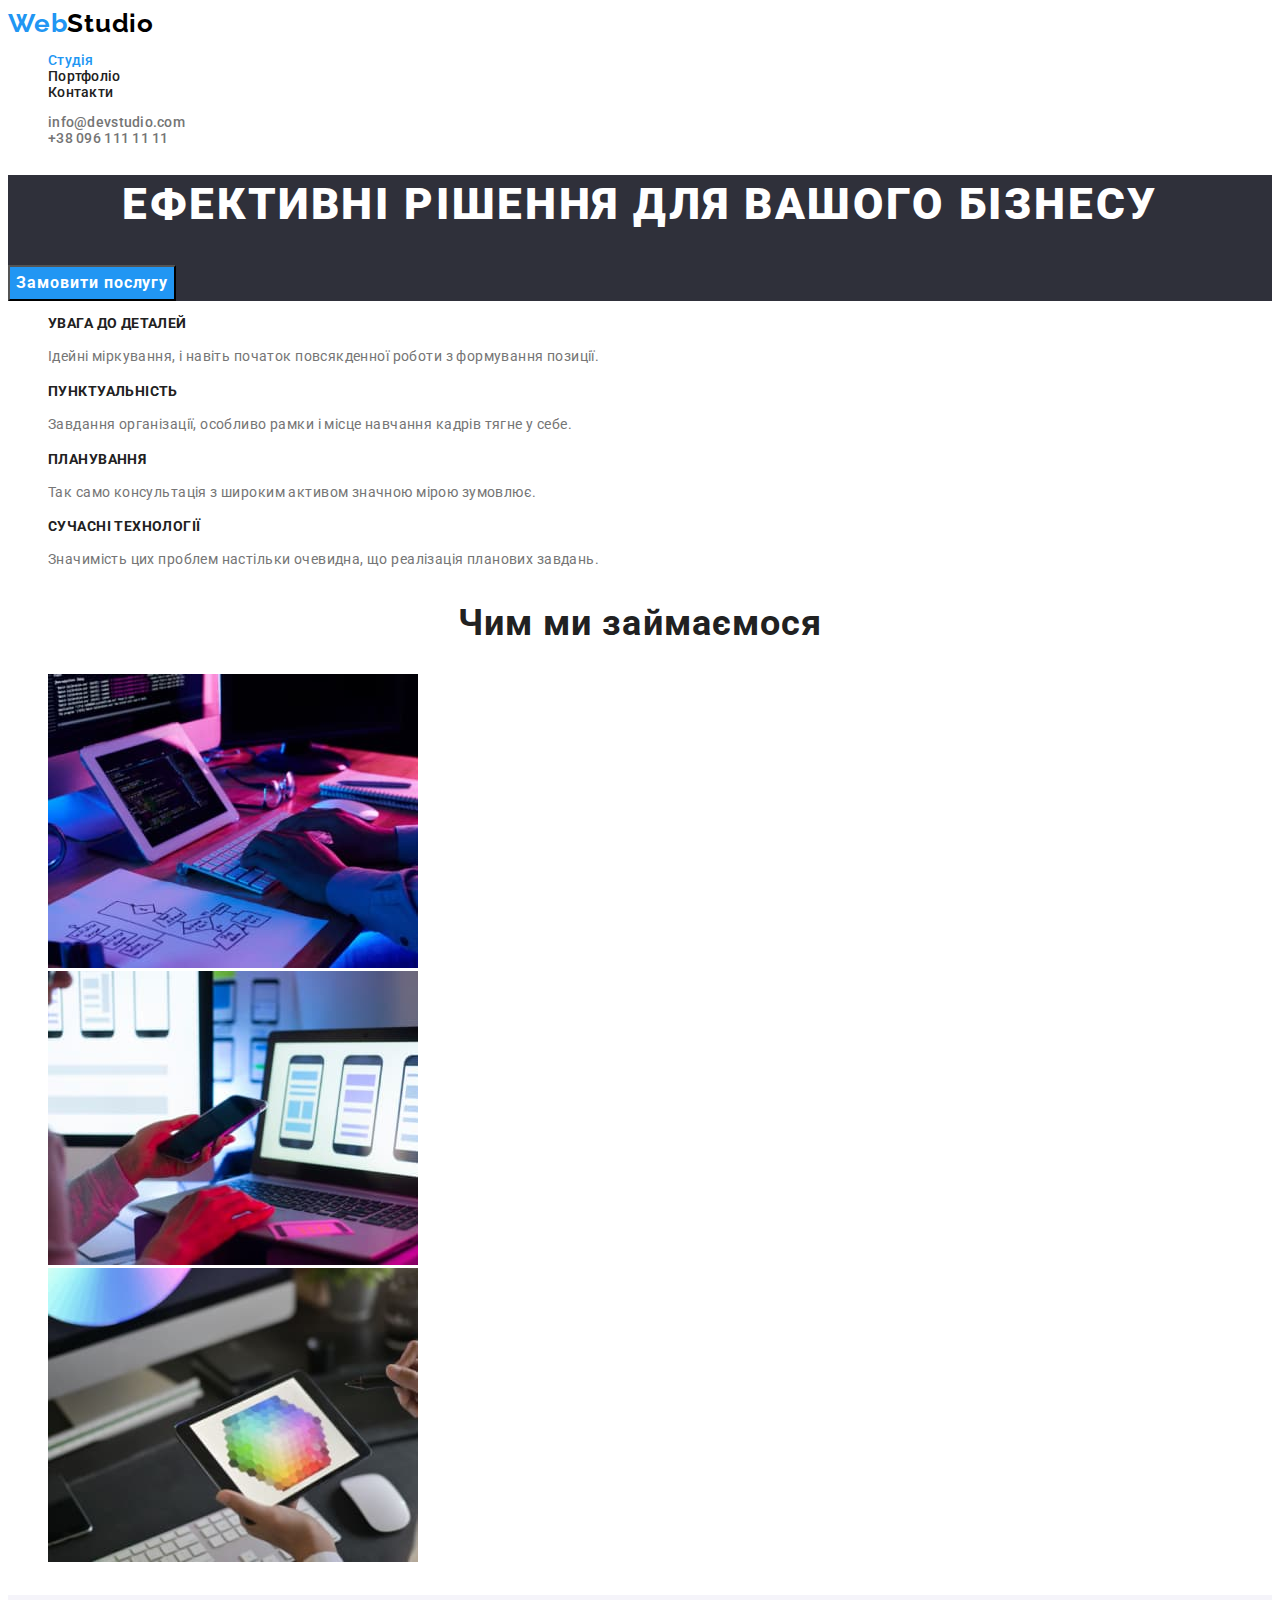
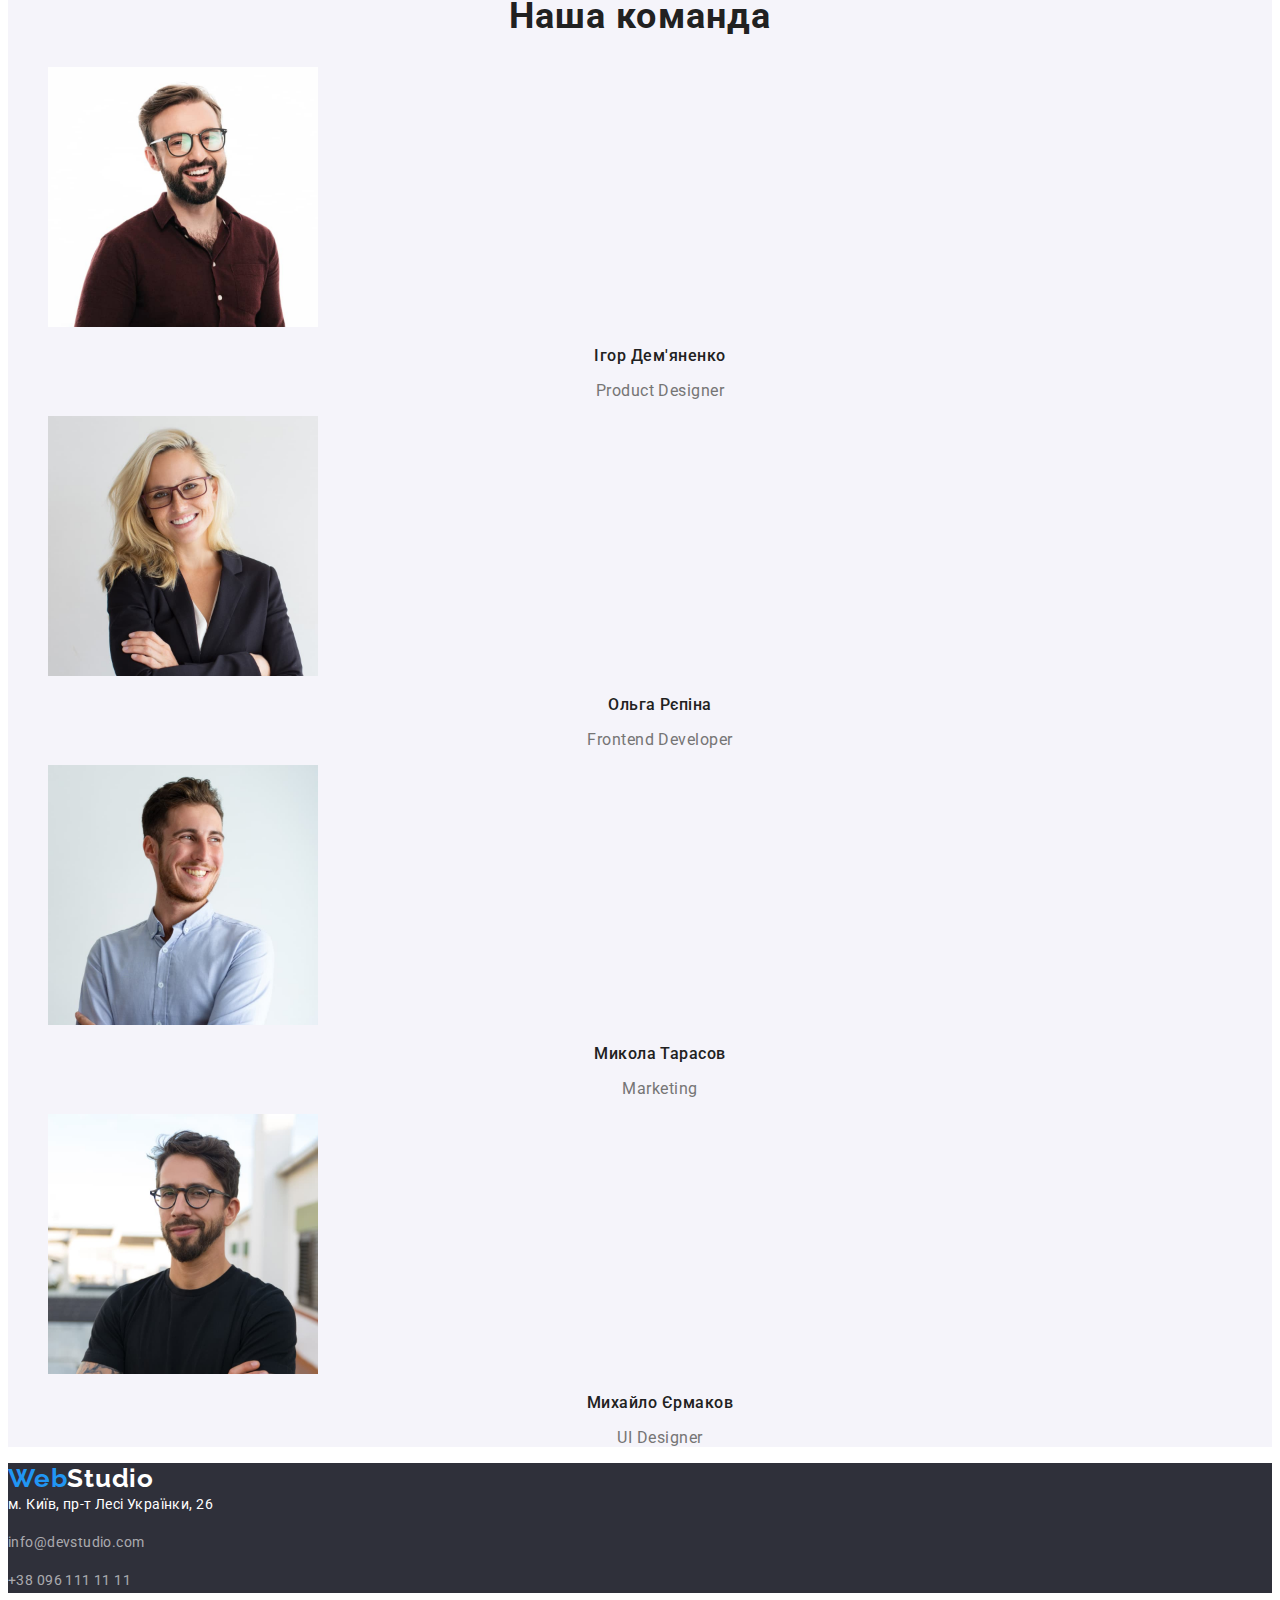
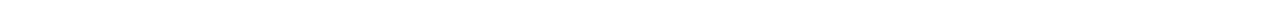
==== index.html @ d84e29d0 "Initial commit" ====
<!DOCTYPE html>
<html lang="uk">
  <head>
    <meta charset="UTF-8" />
    <meta name="viewport" content="width=device-width, initial-scale=1.0" />
    <title>WebStudio</title>
    <link rel="preconnect" href="https://fonts.googleapis.com" />
    <link rel="preconnect" href="https://fonts.gstatic.com" crossorigin />
    <link
      href="https://fonts.googleapis.com/css2?family=Raleway:wght@700&family=Roboto:wght@400;500;700;900&display=swap"
      rel="stylesheet"
    />
    <link rel="stylesheet" href="./css/styles.css" />
  </head>
  <body>
    <!-- header -->
    <header>
      <nav>
        <a href="./index.html" lang="en" class="logo"
          ><span class="accent">Web</span>Studio</a
        >
        <ul class="list site-nav">
          <li><a href="" class="link current">Студія</a></li>
          <li>
            <a href="./portfolio.html" class="link">Портфоліо</a>
          </li>
          <li><a href="" class="link">Контакти</a></li>
        </ul>
      </nav>

      <ul class="list">
        <li>
          <a href="mailto:info@devstudio.com" class="link contacts"
            >info@devstudio.com</a
          >
        </li>
        <li>
          <a href="tel:+380961111111" class="link contacts"
            >+38 096 111 11 11</a
          >
        </li>
      </ul>
    </header>

    <!-- main content -->
    <main>
      <!-- hero screen -->
      <section class="hero">
        <h1 class="hero-title">Ефективні рішення для вашого бізнесу</h1>
        <button type="button" class="button primary">Замовити послугу</button>
      </section>

      <!-- benefits -->
      <section class="section benefits">
        <h2 class="title visually-hidden">Особливості</h2>
        <ul class="list">
          <li>
            <h3 class="benefits-title">Увага до деталей</h3>
            <p class="content">
              Ідейні міркування, і навіть початок повсякденної роботи з
              формування позиції.
            </p>
          </li>
          <li>
            <h3 class="benefits-title">Пунктуальність</h3>
            <p class="content">
              Завдання організації, особливо рамки і місце навчання кадрів тягне
              у себе.
            </p>
          </li>
          <li>
            <h3 class="benefits-title">Планування</h3>
            <p class="content">
              Так само консультація з широким активом значною мірою зумовлює.
            </p>
          </li>
          <li>
            <h3 class="benefits-title">Сучасні технології</h3>
            <p class="content">
              Значимість цих проблем настільки очевидна, що реалізація планових
              завдань.
            </p>
          </li>
        </ul>
      </section>

      <!-- what we do -->

      <section class="section">
        <h2 class="title">Чим ми займаємося</h2>
        <ul class="list">
          <li>
            <img
              src="./images/img-1.jpg"
              alt="Десктопні додатки"
              width="370"
              height="294"
            />
          </li>
          <li>
            <img
              src="./images/img-2.jpg"
              alt="Мобільні додатки"
              width="370"
              height="294"
            />
          </li>
          <li>
            <img
              src="./images/img-3.jpg"
              alt="Дизайнерські рішення"
              width="370"
              height="294"
            />
          </li>
        </ul>
      </section>

      <!-- our team -->

      <section class="section our-team">
        <h2 class="title">Наша команда</h2>
        <ul class="list">
          <li>
            <img
              src="./images/product-designer.jpg"
              alt="Дизайнер продукту"
              width="270"
              height="260"
            />
            <h3 class="subtitle">Ігор Дем'яненко</h3>
            <p lang="en">Product Designer</p>
          </li>
          <li>
            <img
              src="./images/frontend-developer.jpg"
              alt="Фронтенд розробник"
              width="270"
              height="260"
            />
            <h3 class="subtitle">Ольга Рєпіна</h3>
            <p lang="en">Frontend Developer</p>
          </li>
          <li>
            <img
              src="./images/marketing.jpg"
              alt="Маркетолог"
              width="270"
              height="260"
            />
            <h3 class="subtitle">Микола Тарасов</h3>
            <p lang="en">Marketing</p>
          </li>
          <li>
            <img
              src="./images/ui-designer.jpg"
              alt="UI Дизайнер"
              width="270"
              height="260"
            />
            <h3 class="subtitle">Михайло Єрмаков</h3>
            <p lang="en">UI Designer</p>
          </li>
        </ul>
      </section>
    </main>

    <!-- footer -->
    <footer class="footer">
      <a href="./index.html" lang="en" class="logo"
        ><span class="accent">Web</span>Studio</a
      >
      <address class="address">
        <a
          href="https://maps.app.goo.gl/XvSEpXmjgRdSqmz17"
          target="_blank"
          rel="nofollow noreferrer noopener"
          class="link address-map"
          >м. Київ, пр-т Лесі Українки, 26</a
        >
        <p>
          <a href="mailto:info@devstudio.com" class="link address-link"
            >info@devstudio.com</a
          >
        </p>
        <p>
          <a href="tel:+380961111111" class="link address-link"
            >+38 096 111 11 11</a
          >
        </p>
      </address>
    </footer>
  </body>
</html>
---- css/styles.css ----
:root {
  --accent-color: #2196f3;
  --primary-black-color: #000000;
  --primary-white-color: #ffffff;
  --primary-text-color: #757575;
  --secondary-text-color: #212121;
  --inverse-light-text-color: rgba(255, 255, 255, 0.6);
  --lightest-gray-color: #f5f4fa;
  --gray-color: #afb1b8;
}

/* main styles */
body {
  font-family: "Roboto", sans-serif;
  font-size: 14px;
  background-color: var(--primary-white-color);
  color: var(--primary-text-color);
}
.list {
  list-style: none;
}

.link {
  text-decoration: none;
  color: var(--primary-text-color);
}

.address {
  font-style: normal;
}

.visually-hidden {
  position: absolute;
  width: 1px;
  height: 1px;
  margin: -1px;
  border: 0;
  padding: 0;

  white-space: nowrap;
  clip-path: inset(100%);
  clip: rect(0 0 0 0);
  overflow: hidden;
}

/* buttons */
.button {
  cursor: pointer;
  font-family: inherit;
  color: var(--primary-white-color);
  text-align: center;
}

.button.primary {
  font-weight: 700;
  font-size: 16px;
  line-height: 1.87;
  letter-spacing: 0.06em;
  background-color: #2196f3;
}

/* header */
/* logo */
.logo {
  font-family: "Raleway", sans-serif;
  font-weight: 700;
  font-size: 26px;
  letter-spacing: 0.03em;
  text-decoration: none;
  color: var(--primary-black-color);
}
.logo .accent {
  color: var(--accent-color);
}

/* navigation */
.site-nav .link {
  font-weight: 500;
  letter-spacing: 0.02em;
  color: var(--secondary-text-color);
}
.site-nav .link:hover,
.site-nav .link:focus {
  color: var(--accent-color);
}

.link.current {
  color: var(--accent-color);
}
/* contacts */
.contacts {
  font-weight: 500;
  letter-spacing: 0.02em;
}
.contacts:hover,
.contacts:focus {
  color: var(--accent-color);
}

/* hero */
.hero {
  background: #2f303a;
}

.hero-title {
  font-weight: 900;
  font-size: 44px;
  line-height: 1.36;
  letter-spacing: 0.06em;
  text-transform: uppercase;
  text-align: center;
  color: var(--primary-white-color);
}

/* sections */
.section .title {
  color: var(--secondary-text-color);
  font-size: 36px;
  letter-spacing: 0.03em;
  text-align: center;
}

/* benefits */

.benefits-title {
  font-size: 14px;
  letter-spacing: 0.03em;
  text-transform: uppercase;
  color: var(--secondary-text-color);
}

.benefits .content {
  line-height: 1.71;
  letter-spacing: 0.03em;
}

/* our team */
.our-team {
  background: var(--lightest-gray-color);
}

.our-team .subtitle {
  font-weight: 500;
  font-size: 16px;
  letter-spacing: 0.03em;
  text-align: center;
  color: var(--secondary-text-color);
}

.our-team p {
  font-size: 16px;
  letter-spacing: 0.03em;
  text-align: center;
}

/* footer */
.footer {
  background: #2f303a;
}

.footer .logo {
  color: var(--primary-white-color);
}
.address {
  line-height: 1.71;
  letter-spacing: 0.03em;
}

.address-map {
  color: var(--primary-white-color);
}

.address .link:hover,
.address .link:focus {
  color: var(--accent-color);
}

.address-link {
  letter-spacing: 0.03em;
  color: var(--inverse-light-text-color);
}

/* portfolio styles */

.portfolio-button {
  font-weight: 500;
  font-size: 16px;
  line-height: 1.62;
  letter-spacing: 0.03em;
  color: var(--secondary-text-color);
  background-color: var(--lightest-gray-color);
}

.portfolio-button:hover,
.portfolio-button:focus {
  background-color: var(--accent-color);
  color: var(--primary-white-color);
}

.portfolio-button.accent {
  background-color: var(--accent-color);
  color: var(--primary-white-color);
}

.portfolio-title {
  font-size: 18px;
  line-height: 2;
  letter-spacing: 0.06em;
  color: var(--secondary-text-color);
}

.portfolio-subtitle {
  font-size: 16px;
  line-height: 1.87;
  letter-spacing: 0.03em;
}
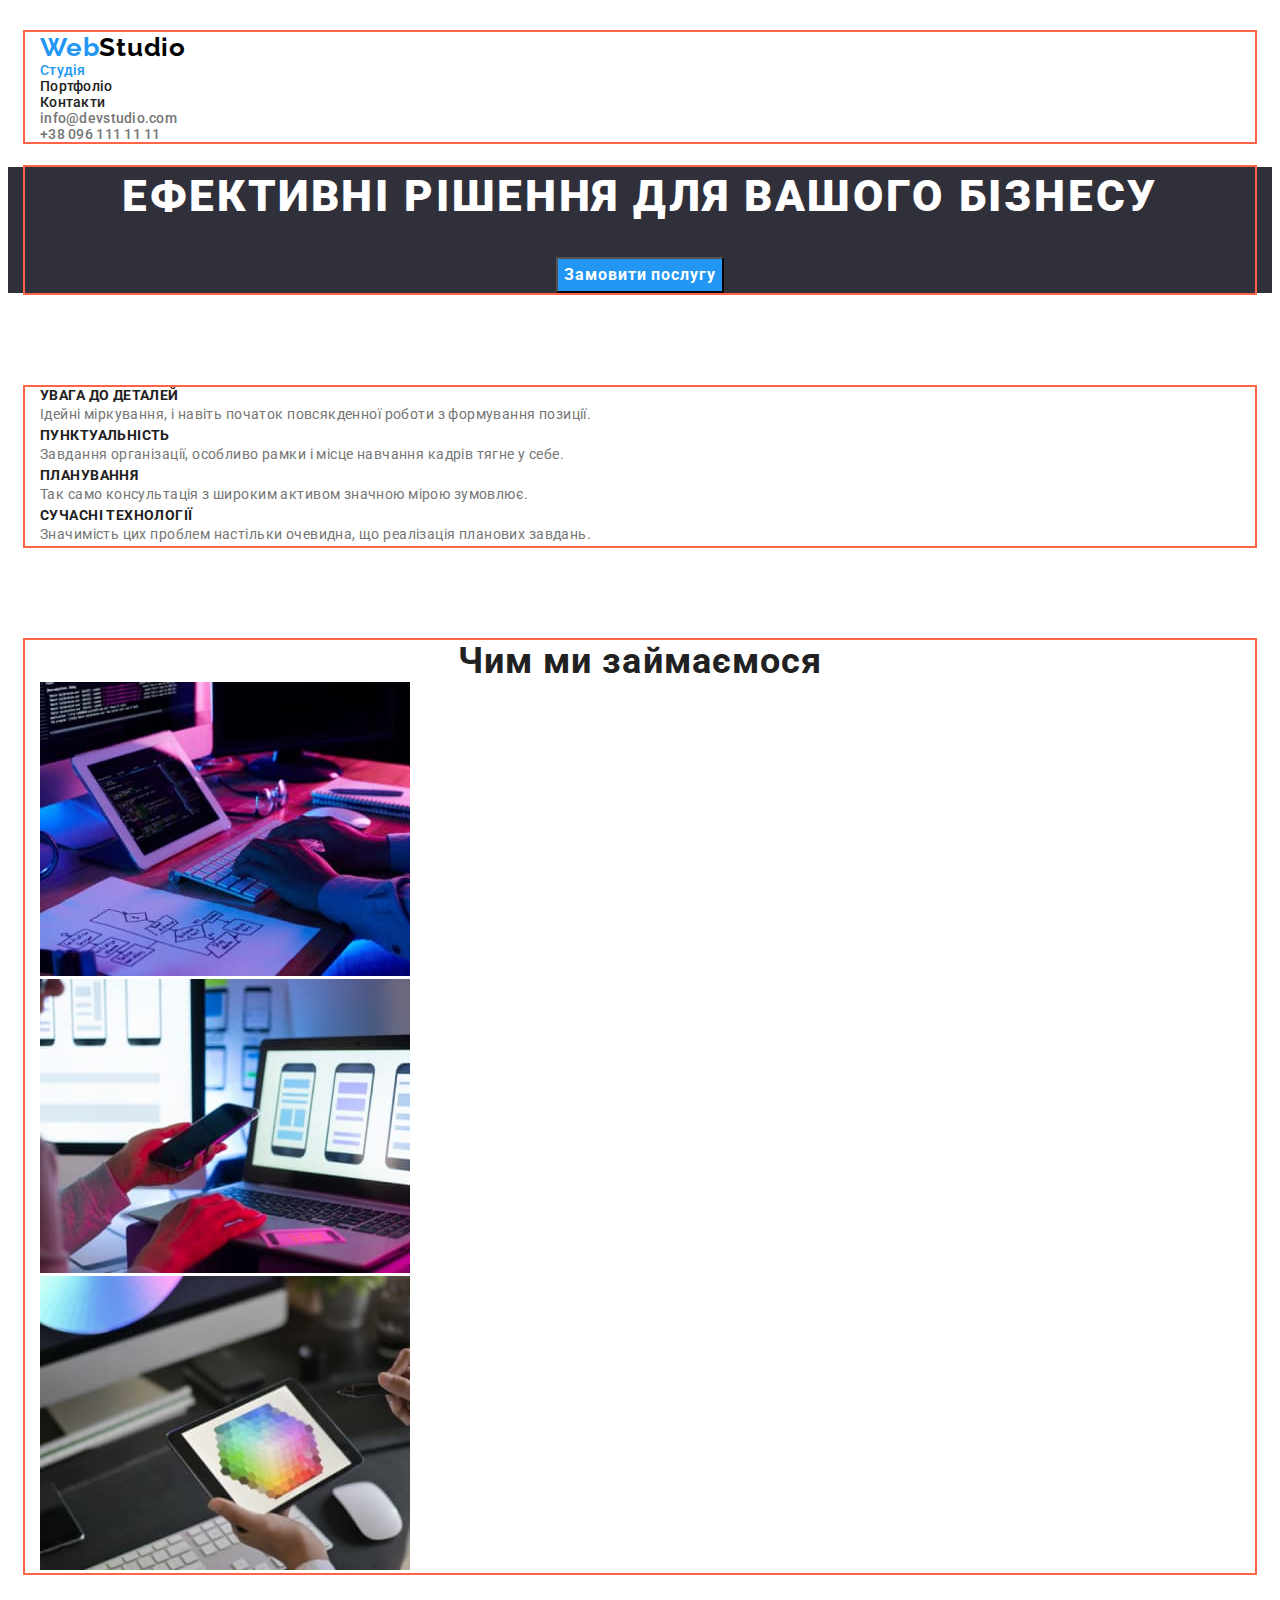
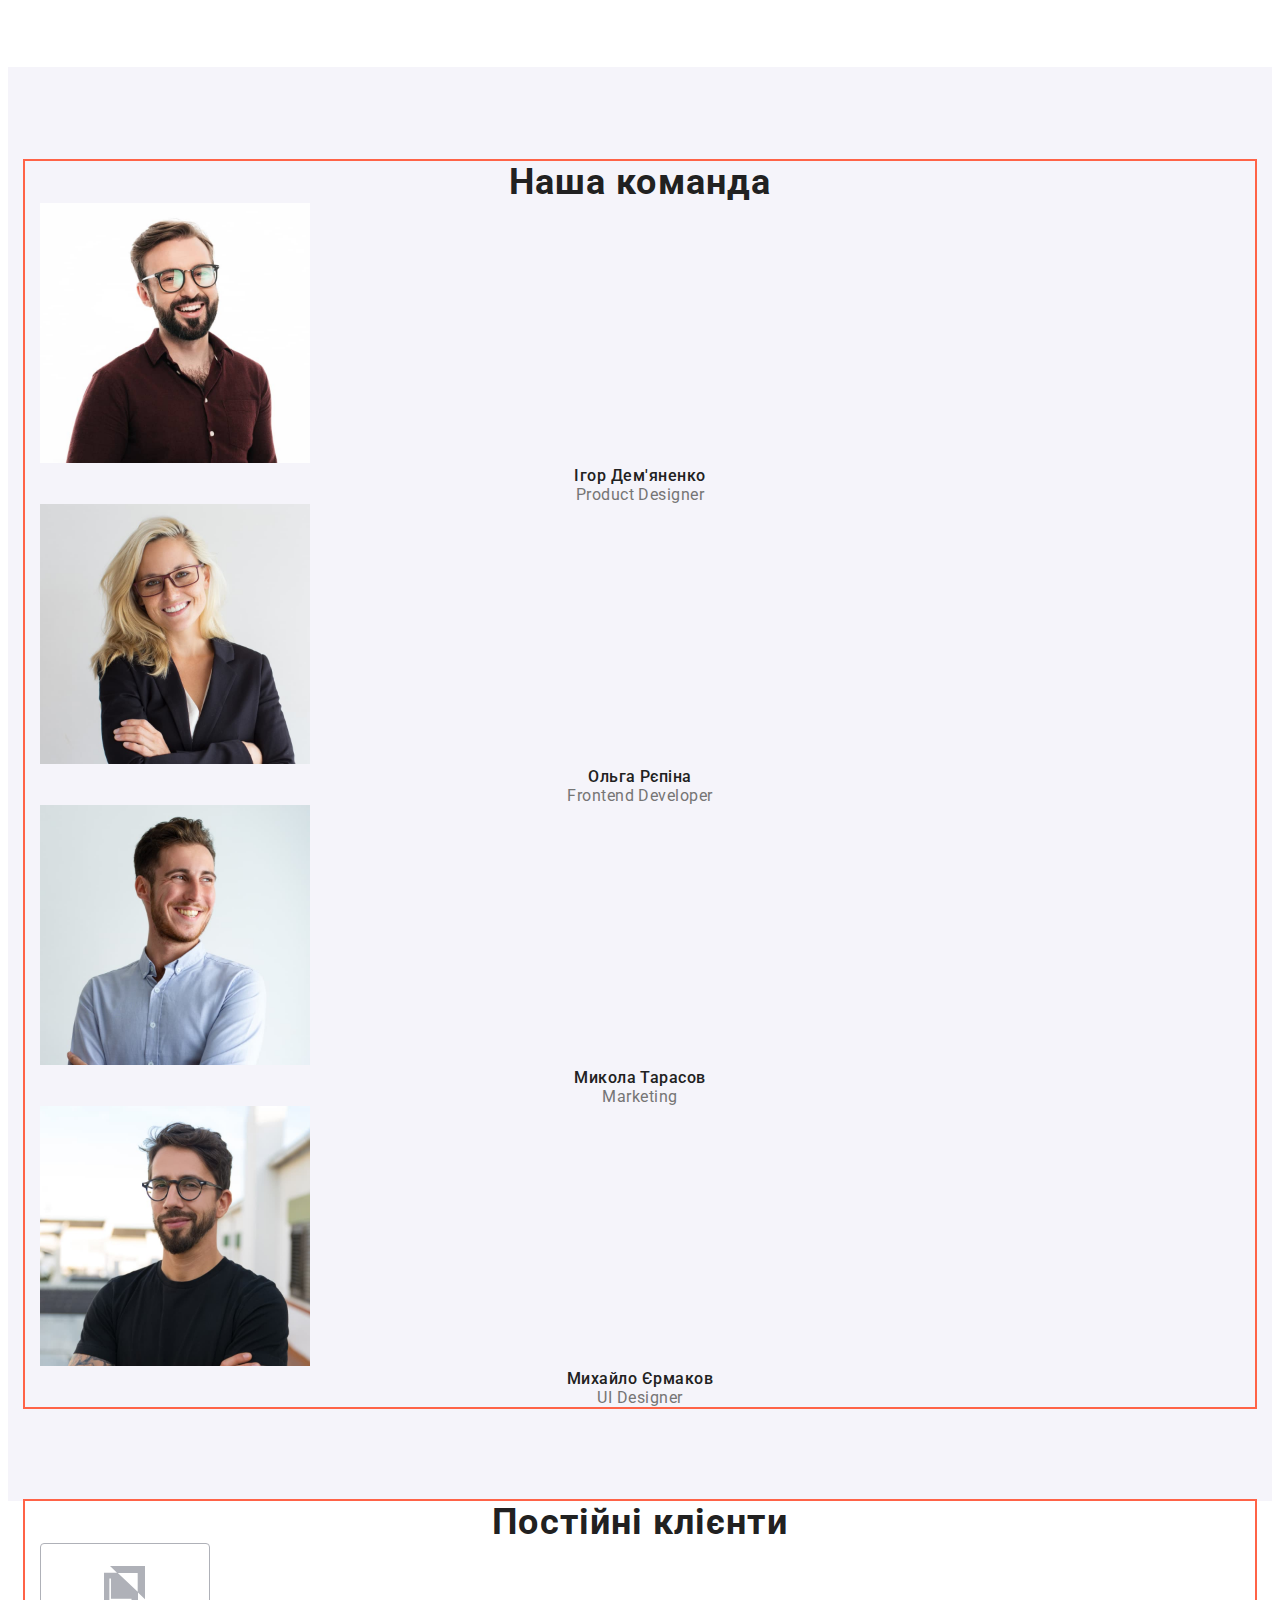
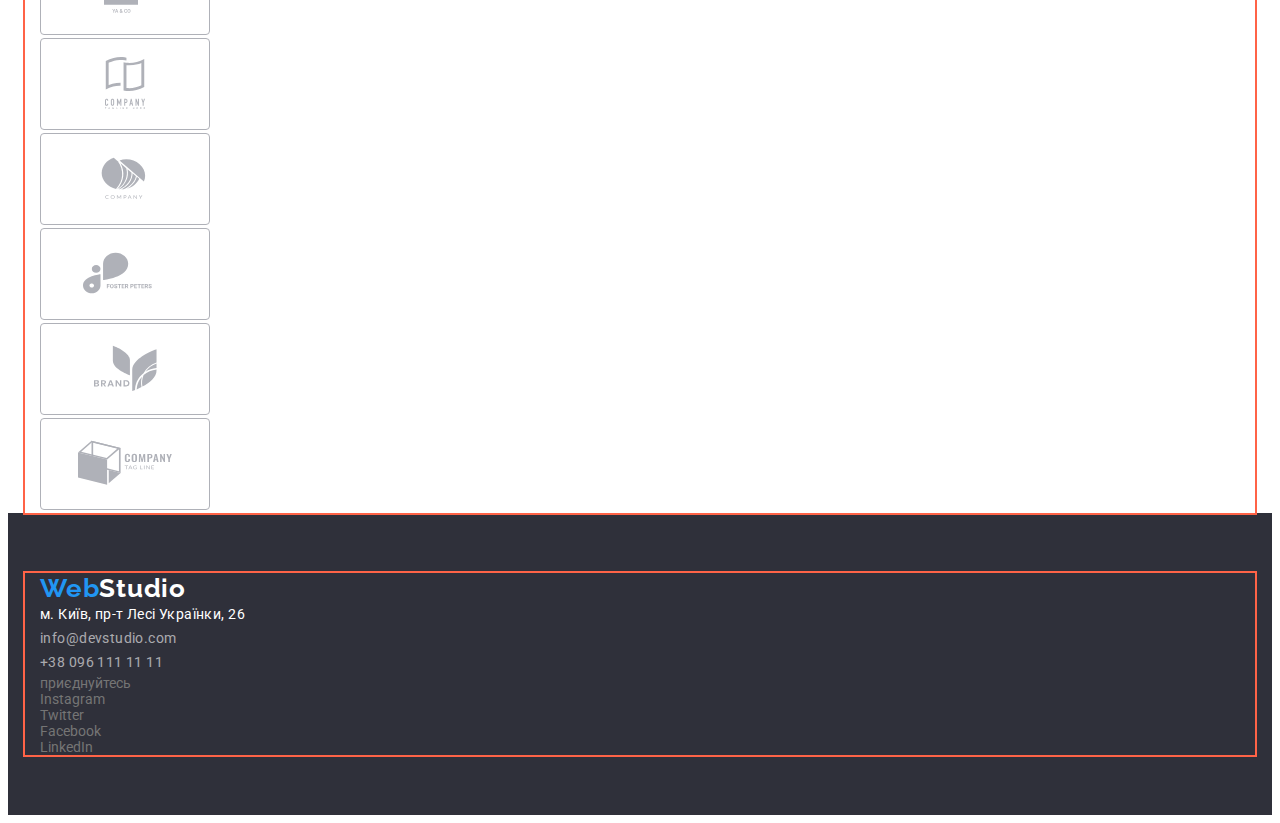
==== commit b3fef58b: "add paddings and margins" ====
--- a/index.html
+++ b/index.html
@@ -10,185 +10,227 @@
       href="https://fonts.googleapis.com/css2?family=Raleway:wght@700&family=Roboto:wght@400;500;700;900&display=swap"
       rel="stylesheet"
     />
+    <link
+      rel="stylesheet"
+      href="https://cdnjs.cloudflare.com/ajax/libs/modern-normalize/2.0.0/modern-normalize.min.css"
+      integrity="sha512-4xo8blKMVCiXpTaLzQSLSw3KFOVPWhm/TRtuPVc4WG6kUgjH6J03IBuG7JZPkcWMxJ5huwaBpOpnwYElP/m6wg=="
+      crossorigin="anonymous"
+      referrerpolicy="no-referrer"
+    />
     <link rel="stylesheet" href="./css/styles.css" />
   </head>
   <body>
     <!-- header -->
-    <header>
-      <nav>
-        <a href="./index.html" lang="en" class="logo"
-          ><span class="accent">Web</span>Studio</a
-        >
-        <ul class="list site-nav">
-          <li><a href="" class="link current">Студія</a></li>
+    <header class="header">
+      <div class="container">
+        <nav>
+          <a class="logo" href="./index.html" lang="en"
+            ><span class="accent">Web</span>Studio</a
+          >
+          <ul class="site-nav">
+            <li><a href="" class="link current">Студія</a></li>
+            <li>
+              <a href="./portfolio.html" class="link">Портфоліо</a>
+            </li>
+            <li><a href="" class="link">Контакти</a></li>
+          </ul>
+        </nav>
+
+        <ul>
           <li>
-            <a href="./portfolio.html" class="link">Портфоліо</a>
+            <a href="mailto:info@devstudio.com" class="link contacts"
+              >info@devstudio.com</a
+            >
           </li>
-          <li><a href="" class="link">Контакти</a></li>
+          <li>
+            <a href="tel:+380961111111" class="link contacts"
+              >+38 096 111 11 11</a
+            >
+          </li>
         </ul>
-      </nav>
-
-      <ul class="list">
-        <li>
-          <a href="mailto:info@devstudio.com" class="link contacts"
-            >info@devstudio.com</a
-          >
-        </li>
-        <li>
-          <a href="tel:+380961111111" class="link contacts"
-            >+38 096 111 11 11</a
-          >
-        </li>
-      </ul>
+      </div>
     </header>
 
     <!-- main content -->
     <main>
       <!-- hero screen -->
       <section class="hero">
-        <h1 class="hero-title">Ефективні рішення для вашого бізнесу</h1>
-        <button type="button" class="button primary">Замовити послугу</button>
+        <div class="container">
+          <h1 class="hero-title">Ефективні рішення для вашого бізнесу</h1>
+          <button type="button" class="button primary">Замовити послугу</button>
+        </div>
       </section>
 
       <!-- benefits -->
       <section class="section benefits">
         <h2 class="title visually-hidden">Особливості</h2>
-        <ul class="list">
-          <li>
-            <h3 class="benefits-title">Увага до деталей</h3>
-            <p class="content">
-              Ідейні міркування, і навіть початок повсякденної роботи з
-              формування позиції.
-            </p>
-          </li>
-          <li>
-            <h3 class="benefits-title">Пунктуальність</h3>
-            <p class="content">
-              Завдання організації, особливо рамки і місце навчання кадрів тягне
-              у себе.
-            </p>
-          </li>
-          <li>
-            <h3 class="benefits-title">Планування</h3>
-            <p class="content">
-              Так само консультація з широким активом значною мірою зумовлює.
-            </p>
-          </li>
-          <li>
-            <h3 class="benefits-title">Сучасні технології</h3>
-            <p class="content">
-              Значимість цих проблем настільки очевидна, що реалізація планових
-              завдань.
-            </p>
-          </li>
-        </ul>
+        <div class="container">
+          <ul>
+            <li>
+              <h3 class="benefits-title">Увага до деталей</h3>
+              <p class="content">
+                Ідейні міркування, і навіть початок повсякденної роботи з
+                формування позиції.
+              </p>
+            </li>
+            <li>
+              <h3 class="benefits-title">Пунктуальність</h3>
+              <p class="content">
+                Завдання організації, особливо рамки і місце навчання кадрів
+                тягне у себе.
+              </p>
+            </li>
+            <li>
+              <h3 class="benefits-title">Планування</h3>
+              <p class="content">
+                Так само консультація з широким активом значною мірою зумовлює.
+              </p>
+            </li>
+            <li>
+              <h3 class="benefits-title">Сучасні технології</h3>
+              <p class="content">
+                Значимість цих проблем настільки очевидна, що реалізація
+                планових завдань.
+              </p>
+            </li>
+          </ul>
+        </div>
       </section>
 
       <!-- what we do -->
 
+      <section class="section works">
+        <div class="container">
+          <h2 class="title">Чим ми займаємося</h2>
+          <ul>
+            <li>
+              <img
+                src="./images/img-1.jpg"
+                alt="Десктопні додатки"
+                width="370"
+                height="294"
+              />
+            </li>
+            <li>
+              <img
+                src="./images/img-2.jpg"
+                alt="Мобільні додатки"
+                width="370"
+                height="294"
+              />
+            </li>
+            <li>
+              <img
+                src="./images/img-3.jpg"
+                alt="Дизайнерські рішення"
+                width="370"
+                height="294"
+              />
+            </li>
+          </ul>
+        </div>
+      </section>
+
+      <!-- our team -->
+
+      <section class="section our-team">
+        <div class="container">
+          <h2 class="title">Наша команда</h2>
+          <ul>
+            <li>
+              <img
+                src="./images/product-designer.jpg"
+                alt="Дизайнер продукту"
+                width="270"
+                height="260"
+              />
+              <h3 class="subtitle">Ігор Дем'яненко</h3>
+              <p lang="en">Product Designer</p>
+            </li>
+            <li>
+              <img
+                src="./images/frontend-developer.jpg"
+                alt="Фронтенд розробник"
+                width="270"
+                height="260"
+              />
+              <h3 class="subtitle">Ольга Рєпіна</h3>
+              <p lang="en">Frontend Developer</p>
+            </li>
+            <li>
+              <img
+                src="./images/marketing.jpg"
+                alt="Маркетолог"
+                width="270"
+                height="260"
+              />
+              <h3 class="subtitle">Микола Тарасов</h3>
+              <p lang="en">Marketing</p>
+            </li>
+            <li>
+              <img
+                src="./images/ui-designer.jpg"
+                alt="UI Дизайнер"
+                width="270"
+                height="260"
+              />
+              <h3 class="subtitle">Михайло Єрмаков</h3>
+              <p lang="en">UI Designer</p>
+            </li>
+          </ul>
+        </div>
+      </section>
+
+      <!-- clients -->
       <section class="section">
-        <h2 class="title">Чим ми займаємося</h2>
-        <ul class="list">
-          <li>
-            <img
-              src="./images/img-1.jpg"
-              alt="Десктопні додатки"
-              width="370"
-              height="294"
-            />
-          </li>
-          <li>
-            <img
-              src="./images/img-2.jpg"
-              alt="Мобільні додатки"
-              width="370"
-              height="294"
-            />
-          </li>
-          <li>
-            <img
-              src="./images/img-3.jpg"
-              alt="Дизайнерські рішення"
-              width="370"
-              height="294"
-            />
-          </li>
-        </ul>
-      </section>
-
-      <!-- our team -->
-
-      <section class="section our-team">
-        <h2 class="title">Наша команда</h2>
-        <ul class="list">
-          <li>
-            <img
-              src="./images/product-designer.jpg"
-              alt="Дизайнер продукту"
-              width="270"
-              height="260"
-            />
-            <h3 class="subtitle">Ігор Дем'яненко</h3>
-            <p lang="en">Product Designer</p>
-          </li>
-          <li>
-            <img
-              src="./images/frontend-developer.jpg"
-              alt="Фронтенд розробник"
-              width="270"
-              height="260"
-            />
-            <h3 class="subtitle">Ольга Рєпіна</h3>
-            <p lang="en">Frontend Developer</p>
-          </li>
-          <li>
-            <img
-              src="./images/marketing.jpg"
-              alt="Маркетолог"
-              width="270"
-              height="260"
-            />
-            <h3 class="subtitle">Микола Тарасов</h3>
-            <p lang="en">Marketing</p>
-          </li>
-          <li>
-            <img
-              src="./images/ui-designer.jpg"
-              alt="UI Дизайнер"
-              width="270"
-              height="260"
-            />
-            <h3 class="subtitle">Михайло Єрмаков</h3>
-            <p lang="en">UI Designer</p>
-          </li>
-        </ul>
+        <div class="container">
+          <h2 class="title">Постійні клієнти</h2>
+          <ul>
+            <li class="clients-item"><img src="./images/client-1.svg"></=></li>
+            <li class="clients-item"><img src="./images/client-2.svg"></=></li>
+            <li class="clients-item"><img src="./images/client-3.svg"></=></li>
+            <li class="clients-item"><img src="./images/client-4.svg"></=></li>
+            <li class="clients-item"><img src="./images/client-5.svg"></=></li>
+            <li class="clients-item"><img src="./images/client-6.svg"></=></li>
+          </ul>
+        </div>
       </section>
     </main>
 
     <!-- footer -->
     <footer class="footer">
-      <a href="./index.html" lang="en" class="logo"
-        ><span class="accent">Web</span>Studio</a
-      >
-      <address class="address">
-        <a
-          href="https://maps.app.goo.gl/XvSEpXmjgRdSqmz17"
-          target="_blank"
-          rel="nofollow noreferrer noopener"
-          class="link address-map"
-          >м. Київ, пр-т Лесі Українки, 26</a
+      <div class="container">
+        <a href="./index.html" lang="en" class="logo"
+          ><span class="accent">Web</span>Studio</a
         >
-        <p>
-          <a href="mailto:info@devstudio.com" class="link address-link"
-            >info@devstudio.com</a
+        <address class="address">
+          <a
+            href="https://maps.app.goo.gl/XvSEpXmjgRdSqmz17"
+            target="_blank"
+            rel="nofollow noreferrer noopener"
+            class="link address-map"
+            >м. Київ, пр-т Лесі Українки, 26</a
           >
-        </p>
-        <p>
-          <a href="tel:+380961111111" class="link address-link"
-            >+38 096 111 11 11</a
-          >
-        </p>
-      </address>
+          <p>
+            <a href="mailto:info@devstudio.com" class="link address-link"
+              >info@devstudio.com</a
+            >
+          </p>
+          <p>
+            <a href="tel:+380961111111" class="link address-link"
+              >+38 096 111 11 11</a
+            >
+          </p>
+        </address>
+
+        <p>приєднуйтесь</p>
+        <ul>
+          <li>Instagram</li>
+          <li>Twitter</li>
+          <li>Facebook</li>
+          <li>LinkedIn</li>
+        </ul>
+      </div>
     </footer>
   </body>
 </html>
--- a/css/styles.css
+++ b/css/styles.css
@@ -16,13 +16,34 @@
   background-color: var(--primary-white-color);
   color: var(--primary-text-color);
 }
-.list {
+
+h1,
+h2,
+h3,
+h4,
+h5,
+h6,
+p {
+  margin: 0;
+}
+
+ul {
+  padding: 0;
+  margin: 0;
   list-style: none;
 }
 
 .link {
   text-decoration: none;
   color: var(--primary-text-color);
+}
+
+.container {
+  width: 1200px;
+  margin: 0 auto;
+  padding-left: 15px;
+  padding-right: 15px;
+  outline: 2px solid tomato;
 }
 
 .address {
@@ -60,13 +81,22 @@
 }
 
 /* header */
+.header {
+  padding-top: 24px;
+  padding-bottom: 25px;
+  /* background-color: teal; */
+}
+
 /* logo */
 .logo {
+  margin-right: 93px;
+
   font-family: "Raleway", sans-serif;
   font-weight: 700;
   font-size: 26px;
   letter-spacing: 0.03em;
   text-decoration: none;
+
   color: var(--primary-black-color);
 }
 .logo .accent {
@@ -99,10 +129,13 @@
 
 /* hero */
 .hero {
+  text-align: center;
   background: #2f303a;
 }
 
 .hero-title {
+  margin-bottom: 30px;
+
   font-weight: 900;
   font-size: 44px;
   line-height: 1.36;
@@ -121,6 +154,10 @@
 }
 
 /* benefits */
+.section.benefits {
+  padding-top: 94px;
+  padding-bottom: 94px;
+}
 
 .benefits-title {
   font-size: 14px;
@@ -134,8 +171,15 @@
   letter-spacing: 0.03em;
 }
 
+/* what we do */
+.works {
+  padding-bottom: 94px;
+}
+
 /* our team */
 .our-team {
+  padding-top: 94px;
+  padding-bottom: 94px;
   background: var(--lightest-gray-color);
 }
 
@@ -155,6 +199,8 @@
 
 /* footer */
 .footer {
+  padding-top: 60px;
+  padding-bottom: 60px;
   background: #2f303a;
 }
 
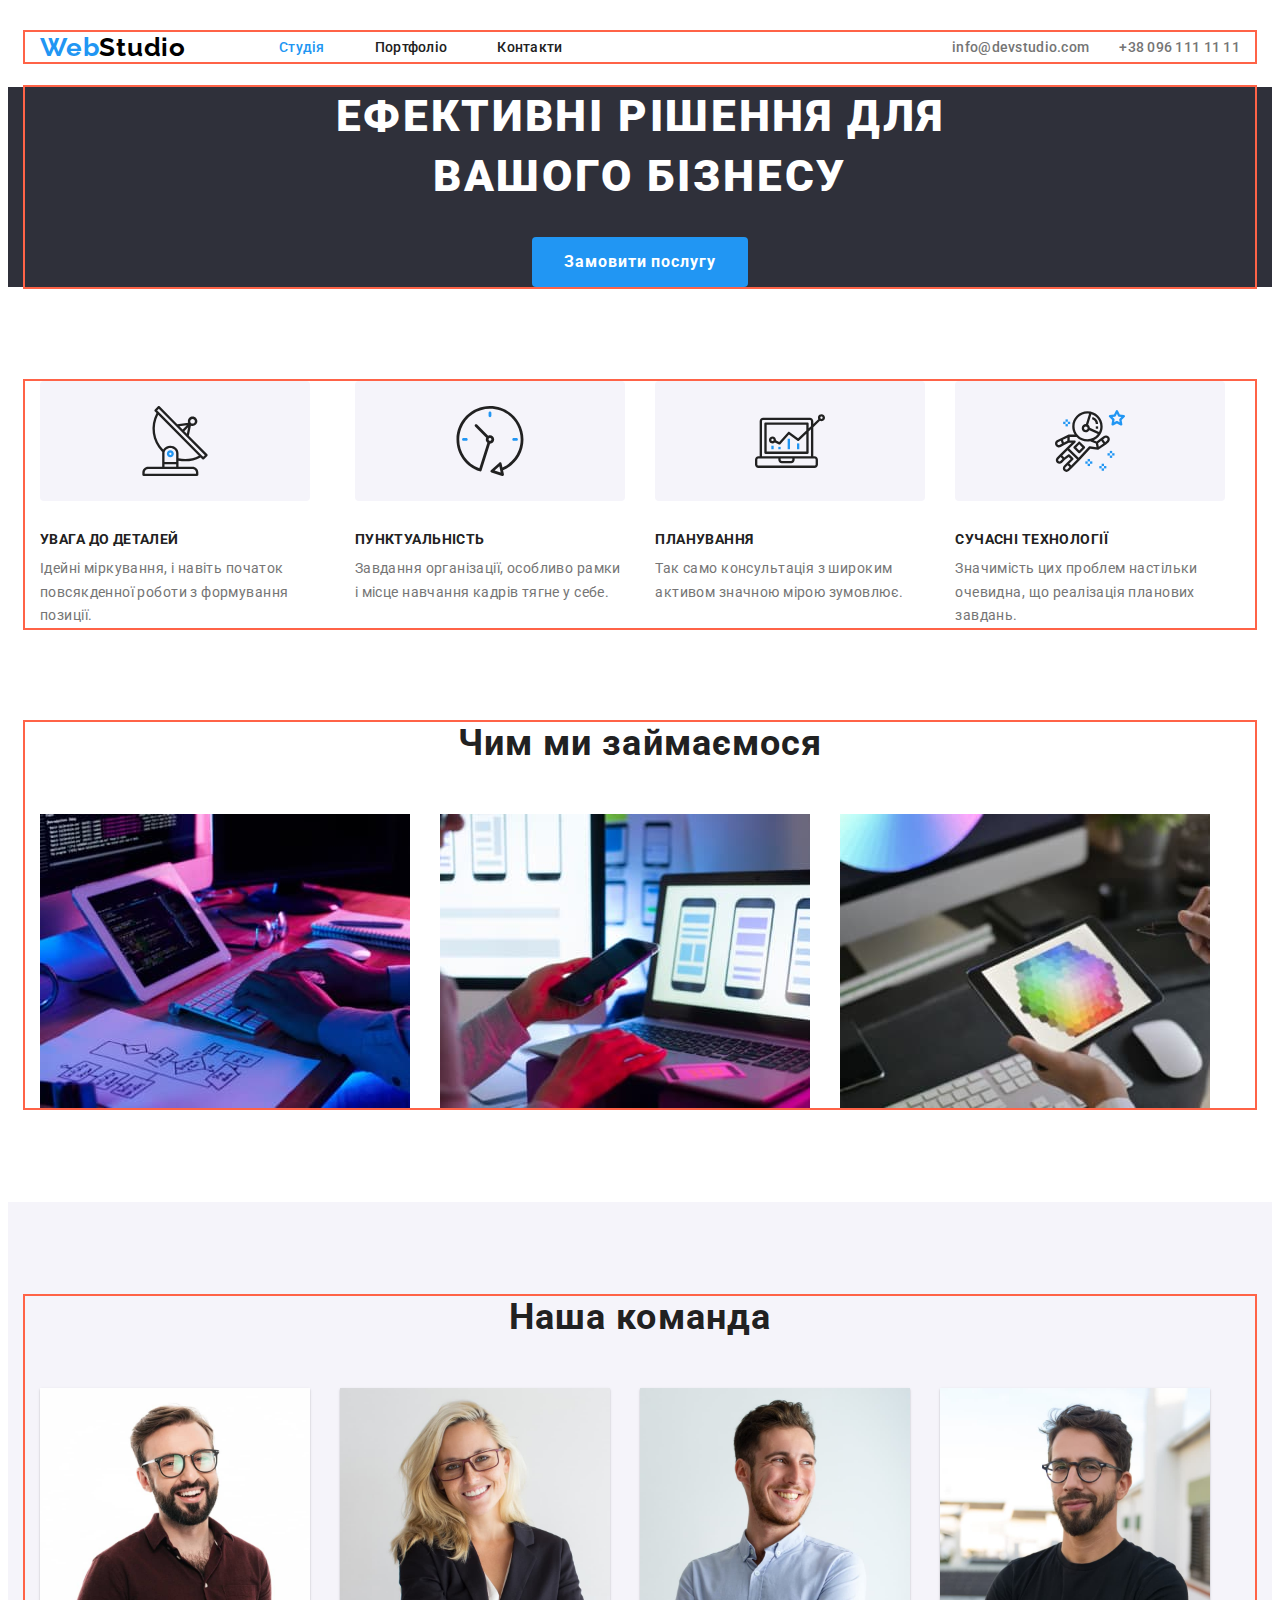
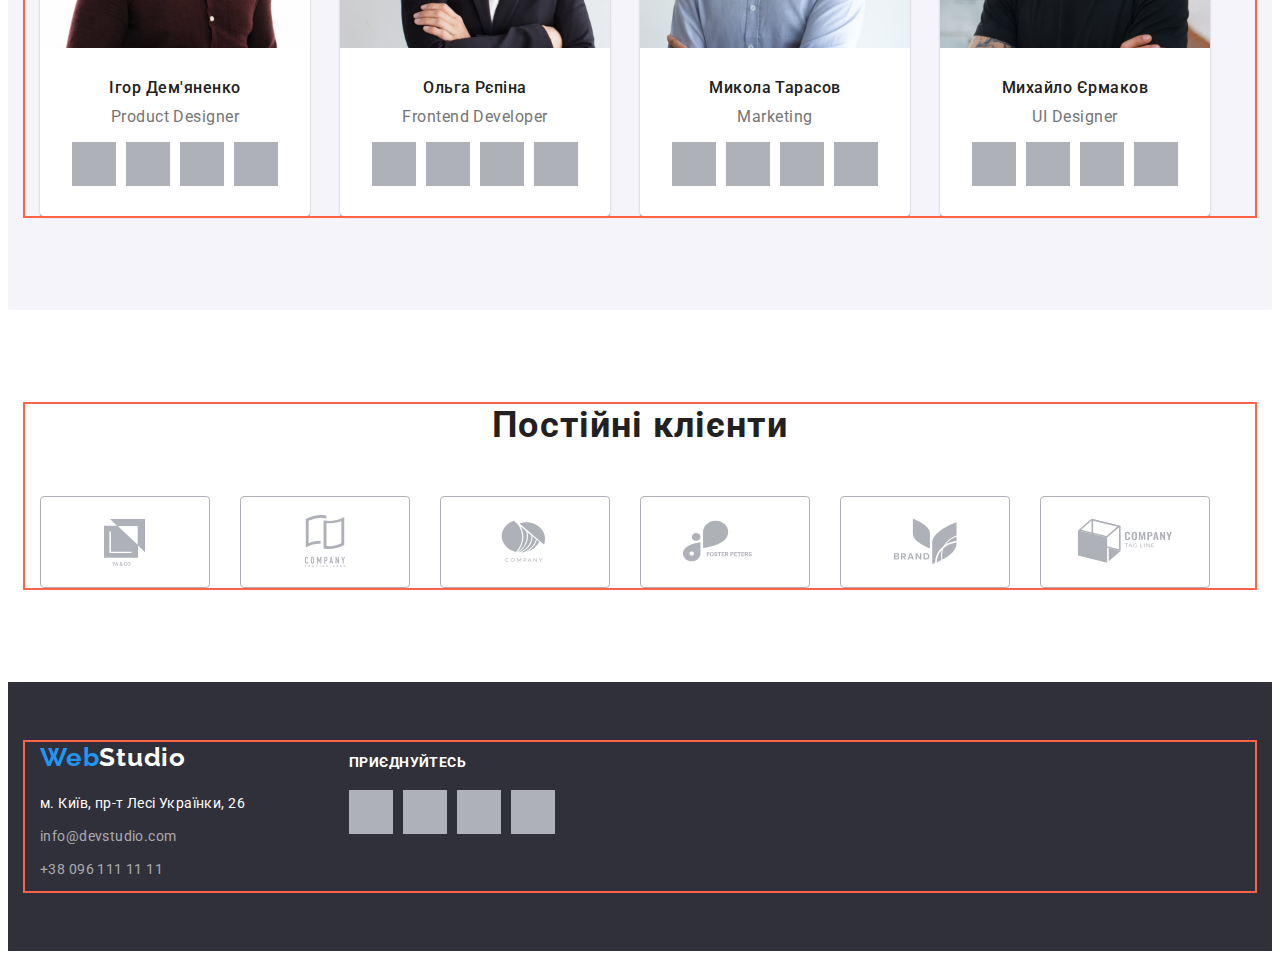
==== commit 28d8d0c6: "add index flexboxes" ====
--- a/index.html
+++ b/index.html
@@ -22,8 +22,8 @@
   <body>
     <!-- header -->
     <header class="header">
-      <div class="container">
-        <nav>
+      <div class="container header-wrapper">
+        <nav class="site-nav-wrapper">
           <a class="logo" href="./index.html" lang="en"
             ><span class="accent">Web</span>Studio</a
           >
@@ -36,7 +36,7 @@
           </ul>
         </nav>
 
-        <ul>
+        <ul class="header-contacts-wrapper">
           <li>
             <a href="mailto:info@devstudio.com" class="link contacts"
               >info@devstudio.com</a
@@ -56,37 +56,70 @@
       <!-- hero screen -->
       <section class="hero">
         <div class="container">
-          <h1 class="hero-title">Ефективні рішення для вашого бізнесу</h1>
-          <button type="button" class="button primary">Замовити послугу</button>
+          <div class="hero-wrapper">
+            <h1 class="hero-title">Ефективні рішення для вашого бізнесу</h1>
+            <button class="button primary" type="button">
+              Замовити послугу
+            </button>
+          </div>
         </div>
       </section>
 
       <!-- benefits -->
       <section class="section benefits">
         <h2 class="title visually-hidden">Особливості</h2>
-        <div class="container">
-          <ul>
-            <li>
+
+        <div class="container">
+          <ul class="benefits-list">
+            <li class="benefits-item">
+              <img
+                class="benefits-pic"
+                src="./images/benefits-1.svg"
+                alt="супутникова тарілка"
+                width="270"
+                height="120"
+              />
               <h3 class="benefits-title">Увага до деталей</h3>
               <p class="content">
                 Ідейні міркування, і навіть початок повсякденної роботи з
                 формування позиції.
               </p>
             </li>
-            <li>
+            <li class="benefits-item">
+              <img
+                class="benefits-pic"
+                src="./images/benefits-2.svg"
+                alt="годинник"
+                width="270"
+                height="120"
+              />
               <h3 class="benefits-title">Пунктуальність</h3>
               <p class="content">
                 Завдання організації, особливо рамки і місце навчання кадрів
                 тягне у себе.
               </p>
             </li>
-            <li>
+            <li class="benefits-item">
+              <img
+                class="benefits-pic"
+                src="./images/benefits-3.svg"
+                alt="графік"
+                width="270"
+                height="120"
+              />
               <h3 class="benefits-title">Планування</h3>
               <p class="content">
                 Так само консультація з широким активом значною мірою зумовлює.
               </p>
             </li>
-            <li>
+            <li class="benefits-item">
+              <img
+                class="benefits-pic"
+                src="./images/benefits-4.svg"
+                alt="космонавт"
+                width="270"
+                height="120"
+              />
               <h3 class="benefits-title">Сучасні технології</h3>
               <p class="content">
                 Значимість цих проблем настільки очевидна, що реалізація
@@ -102,9 +135,10 @@
       <section class="section works">
         <div class="container">
           <h2 class="title">Чим ми займаємося</h2>
-          <ul>
+          <ul class="works-list">
             <li>
               <img
+                class="works-pic"
                 src="./images/img-1.jpg"
                 alt="Десктопні додатки"
                 width="370"
@@ -113,6 +147,7 @@
             </li>
             <li>
               <img
+                class="works-pic"
                 src="./images/img-2.jpg"
                 alt="Мобільні додатки"
                 width="370"
@@ -121,6 +156,7 @@
             </li>
             <li>
               <img
+                class="works-pic"
                 src="./images/img-3.jpg"
                 alt="Дизайнерські рішення"
                 width="370"
@@ -136,62 +172,130 @@
       <section class="section our-team">
         <div class="container">
           <h2 class="title">Наша команда</h2>
-          <ul>
-            <li>
-              <img
+          <ul class="team-list">
+            <li class="team-item">
+              <img
+                class="team-pic"
                 src="./images/product-designer.jpg"
                 alt="Дизайнер продукту"
                 width="270"
                 height="260"
               />
               <h3 class="subtitle">Ігор Дем'яненко</h3>
-              <p lang="en">Product Designer</p>
-            </li>
-            <li>
-              <img
+              <p class="team-position" lang="en">Product Designer</p>
+              <ul class="socials-list">
+                <li class="socials-item"></li>
+                <li class="socials-item"></li>
+                <li class="socials-item"></li>
+                <li class="socials-item"></li>
+              </ul>
+            </li>
+            <li class="team-item">
+              <img
+                class="team-pic"
                 src="./images/frontend-developer.jpg"
                 alt="Фронтенд розробник"
                 width="270"
                 height="260"
               />
               <h3 class="subtitle">Ольга Рєпіна</h3>
-              <p lang="en">Frontend Developer</p>
-            </li>
-            <li>
-              <img
+              <p class="team-position" lang="en">Frontend Developer</p>
+              <ul class="socials-list">
+                <li class="socials-item"></li>
+                <li class="socials-item"></li>
+                <li class="socials-item"></li>
+                <li class="socials-item"></li>
+              </ul>
+            </li>
+            <li class="team-item">
+              <img
+                class="team-pic"
                 src="./images/marketing.jpg"
                 alt="Маркетолог"
                 width="270"
                 height="260"
               />
               <h3 class="subtitle">Микола Тарасов</h3>
-              <p lang="en">Marketing</p>
-            </li>
-            <li>
-              <img
+              <p class="team-position" lang="en">Marketing</p>
+              <ul class="socials-list">
+                <li class="socials-item"></li>
+                <li class="socials-item"></li>
+                <li class="socials-item"></li>
+                <li class="socials-item"></li>
+              </ul>
+            </li>
+            <li class="team-item">
+              <img
+                class="team-pic"
                 src="./images/ui-designer.jpg"
                 alt="UI Дизайнер"
                 width="270"
                 height="260"
               />
               <h3 class="subtitle">Михайло Єрмаков</h3>
-              <p lang="en">UI Designer</p>
+              <p class="team-position" lang="en">UI Designer</p>
+              <ul class="socials-list">
+                <li class="socials-item"></li>
+                <li class="socials-item"></li>
+                <li class="socials-item"></li>
+                <li class="socials-item"></li>
+              </ul>
             </li>
           </ul>
         </div>
       </section>
 
       <!-- clients -->
-      <section class="section">
+      <section class="clients section">
         <div class="container">
           <h2 class="title">Постійні клієнти</h2>
-          <ul>
-            <li class="clients-item"><img src="./images/client-1.svg"></=></li>
-            <li class="clients-item"><img src="./images/client-2.svg"></=></li>
-            <li class="clients-item"><img src="./images/client-3.svg"></=></li>
-            <li class="clients-item"><img src="./images/client-4.svg"></=></li>
-            <li class="clients-item"><img src="./images/client-5.svg"></=></li>
-            <li class="clients-item"><img src="./images/client-6.svg"></=></li>
+          <ul class="clients-list">
+            <li class="clients-item">
+              <img
+                class="clients-pic"
+                src="./images/client-1.svg"
+                alt="клиент 1"
+                width="170"
+                height="92"
+              />
+            </li>
+            <li class="clients-item">
+              <img
+                class="clients-pic"
+                src="./images/client-2.svg"
+                alt="клиент 2"
+                width="170"
+                height="92"
+              />
+            </li>
+            <li class="clients-item">
+              <img
+                class="clients-pic"
+                src="./images/client-3.svg"
+                alt="клиент 3"
+                width="170"
+                height="92"
+              />
+            </li>
+            <li class="clients-item">
+              <img
+                class="clients-pic"
+                src="./images/client-4.svg"
+                alt="клиент 4"
+                width="170"
+                height="92"
+              />
+            </li>
+            <li class="clients-item">
+              <img
+                class="clients-pic"
+                src="./images/client-5.svg"
+                alt="клиент 5"
+              />
+            </li>
+            <li class="clients-item">
+              <img src="./images/client-6.svg" alt="клиент 6" />
+            </li>
           </ul>
         </div>
       </section>
@@ -199,37 +303,40 @@
 
     <!-- footer -->
     <footer class="footer">
-      <div class="container">
-        <a href="./index.html" lang="en" class="logo"
-          ><span class="accent">Web</span>Studio</a
-        >
-        <address class="address">
-          <a
-            href="https://maps.app.goo.gl/XvSEpXmjgRdSqmz17"
-            target="_blank"
-            rel="nofollow noreferrer noopener"
-            class="link address-map"
-            >м. Київ, пр-т Лесі Українки, 26</a
+      <div class="container footer-container">
+        <div class="footer-nav">
+          <a href="./index.html" lang="en" class="logo"
+            ><span class="accent">Web</span>Studio</a
           >
-          <p>
-            <a href="mailto:info@devstudio.com" class="link address-link"
-              >info@devstudio.com</a
+          <address class="address address-container">
+            <a
+              href="https://maps.app.goo.gl/XvSEpXmjgRdSqmz17"
+              target="_blank"
+              rel="nofollow noreferrer noopener"
+              class="link address-map address-item"
+              >м. Київ, пр-т Лесі Українки, 26</a
             >
-          </p>
-          <p>
-            <a href="tel:+380961111111" class="link address-link"
-              >+38 096 111 11 11</a
-            >
-          </p>
-        </address>
-
-        <p>приєднуйтесь</p>
-        <ul>
-          <li>Instagram</li>
-          <li>Twitter</li>
-          <li>Facebook</li>
-          <li>LinkedIn</li>
-        </ul>
+            <p class="address-item">
+              <a href="mailto:info@devstudio.com" class="link address-link"
+                >info@devstudio.com</a
+              >
+            </p>
+            <p class="address-item">
+              <a href="tel:+380961111111" class="link address-link"
+                >+38 096 111 11 11</a
+              >
+            </p>
+          </address>
+        </div>
+        <div class="follow-container">
+          <p class="follow-title">приєднуйтесь</p>
+          <ul class="footer-follow-list">
+            <li class="follow-item"></li>
+            <li class="follow-item"></li>
+            <li class="follow-item"></li>
+            <li class="follow-item"></li>
+          </ul>
+        </div>
       </div>
     </footer>
   </body>
--- a/css/styles.css
+++ b/css/styles.css
@@ -46,10 +46,6 @@
   outline: 2px solid tomato;
 }
 
-.address {
-  font-style: normal;
-}
-
 .visually-hidden {
   position: absolute;
   width: 1px;
@@ -66,7 +62,12 @@
 
 /* buttons */
 .button {
+  padding: 10px 32px;
+  min-width: 216px;
+  border-width: 0;
+  border-radius: 4px;
   cursor: pointer;
+
   font-family: inherit;
   color: var(--primary-white-color);
   text-align: center;
@@ -87,6 +88,11 @@
   /* background-color: teal; */
 }
 
+.header-wrapper {
+  display: flex;
+  align-items: center;
+}
+
 /* logo */
 .logo {
   margin-right: 93px;
@@ -104,7 +110,22 @@
 }
 
 /* navigation */
+.site-nav-wrapper {
+  display: flex;
+  align-items: center;
+  margin-right: auto;
+}
+
+.site-nav {
+  display: flex;
+  align-items: center;
+  column-gap: 50px;
+}
+
 .site-nav .link {
+  padding-top: 32px;
+  padding-bottom: 32px;
+
   font-weight: 500;
   letter-spacing: 0.02em;
   color: var(--secondary-text-color);
@@ -114,11 +135,19 @@
   color: var(--accent-color);
 }
 
+.header-contacts-wrapper {
+  display: flex;
+  gap: 30px;
+}
+
 .link.current {
   color: var(--accent-color);
 }
 /* contacts */
 .contacts {
+  padding-top: 20px;
+  padding-bottom: 20px;
+
   font-weight: 500;
   letter-spacing: 0.02em;
 }
@@ -132,7 +161,11 @@
   text-align: center;
   background: #2f303a;
 }
-
+.hero-wrapper {
+  margin-left: auto;
+  margin-right: auto;
+  width: 698px;
+}
 .hero-title {
   margin-bottom: 30px;
 
@@ -145,21 +178,40 @@
   color: var(--primary-white-color);
 }
 
+/* <button type="button" class="button primary">Замовити послугу</button> */
+
 /* sections */
-.section .title {
-  color: var(--secondary-text-color);
-  font-size: 36px;
-  letter-spacing: 0.03em;
-  text-align: center;
-}
-
-/* benefits */
-.section.benefits {
+.section {
   padding-top: 94px;
   padding-bottom: 94px;
 }
 
+.section .title {
+  color: var(--secondary-text-color);
+  font-size: 36px;
+  letter-spacing: 0.03em;
+  text-align: center;
+}
+
+/* benefits */
+
+.benefits-list {
+  display: flex;
+  column-gap: 30px;
+}
+
+/* .benefits-item {
+  background-color: teal;
+} */
+
+.benefits-pic {
+  display: block;
+  margin-bottom: 30px;
+}
+
 .benefits-title {
+  margin-bottom: 10px;
+
   font-size: 14px;
   letter-spacing: 0.03em;
   text-transform: uppercase;
@@ -173,17 +225,54 @@
 
 /* what we do */
 .works {
-  padding-bottom: 94px;
+  padding-top: 0;
+}
+
+.works .title {
+  padding-bottom: 50px;
+}
+
+.works-list {
+  display: flex;
+  column-gap: 30px;
+}
+
+.works-pic {
+  display: block;
 }
 
 /* our team */
 .our-team {
-  padding-top: 94px;
-  padding-bottom: 94px;
   background: var(--lightest-gray-color);
 }
 
+.our-team .title {
+  margin-bottom: 50px;
+}
+
+.team-list {
+  display: flex;
+  column-gap: 30px;
+}
+
+.team-item {
+  border-radius: 0 0 4px 4px;
+  width: 270px;
+  height: 428px;
+
+  box-shadow: 0 2px 1px 0 rgba(0, 0, 0, 0.2), 0 1px 1px 0 rgba(0, 0, 0, 0.14),
+    0 1px 3px 0 rgba(0, 0, 0, 0.12);
+  background: #fff;
+}
+
+.team-pic {
+  display: block;
+  margin-bottom: 30px;
+}
+
 .our-team .subtitle {
+  margin-bottom: 10px;
+
   font-weight: 500;
   font-size: 16px;
   letter-spacing: 0.03em;
@@ -191,10 +280,44 @@
   color: var(--secondary-text-color);
 }
 
-.our-team p {
+.team-position {
+  margin-bottom: 16px;
+
   font-size: 16px;
   letter-spacing: 0.03em;
   text-align: center;
+}
+
+.socials-list {
+  display: flex;
+  column-gap: 10px;
+  justify-content: center;
+}
+
+.socials-item {
+  width: 44px;
+  height: 44px;
+  background-color: var(--gray-color);
+}
+
+/* clients */
+
+.clients .title {
+  margin-bottom: 50px;
+}
+
+.clients-list {
+  display: flex;
+  column-gap: 30px;
+}
+
+.clients-item {
+  width: 170px;
+  height: 92px;
+}
+
+.clients-pic {
+  display: block;
 }
 
 /* footer */
@@ -204,12 +327,31 @@
   background: #2f303a;
 }
 
+.footer-container {
+  display: flex;
+  /* align-items: center; */
+}
+
+.footer-nav {
+  margin-right: 70px;
+}
+
 .footer .logo {
-  color: var(--primary-white-color);
-}
+  display: block;
+  margin-bottom: 20px;
+
+  color: var(--primary-white-color);
+}
+
 .address {
   line-height: 1.71;
-  letter-spacing: 0.03em;
+  font-style: normal;
+  letter-spacing: 0.03em;
+}
+
+.address-item {
+  display: block;
+  margin-bottom: 9px;
 }
 
 .address-map {
@@ -226,7 +368,31 @@
   color: var(--inverse-light-text-color);
 }
 
-/* portfolio styles */
+.follow-container {
+  margin-top: 12px;
+}
+
+.follow-title {
+  margin-bottom: 20px;
+
+  font-weight: 700;
+  letter-spacing: 0.03em;
+  text-transform: uppercase;
+  color: var(--primary-white-color);
+}
+
+.footer-follow-list {
+  display: flex;
+  column-gap: 10px;
+}
+
+.follow-item {
+  width: 44px;
+  height: 44px;
+  background-color: var(--gray-color);
+}
+
+/* portfolio page styles */
 
 .portfolio-button {
   font-weight: 500;
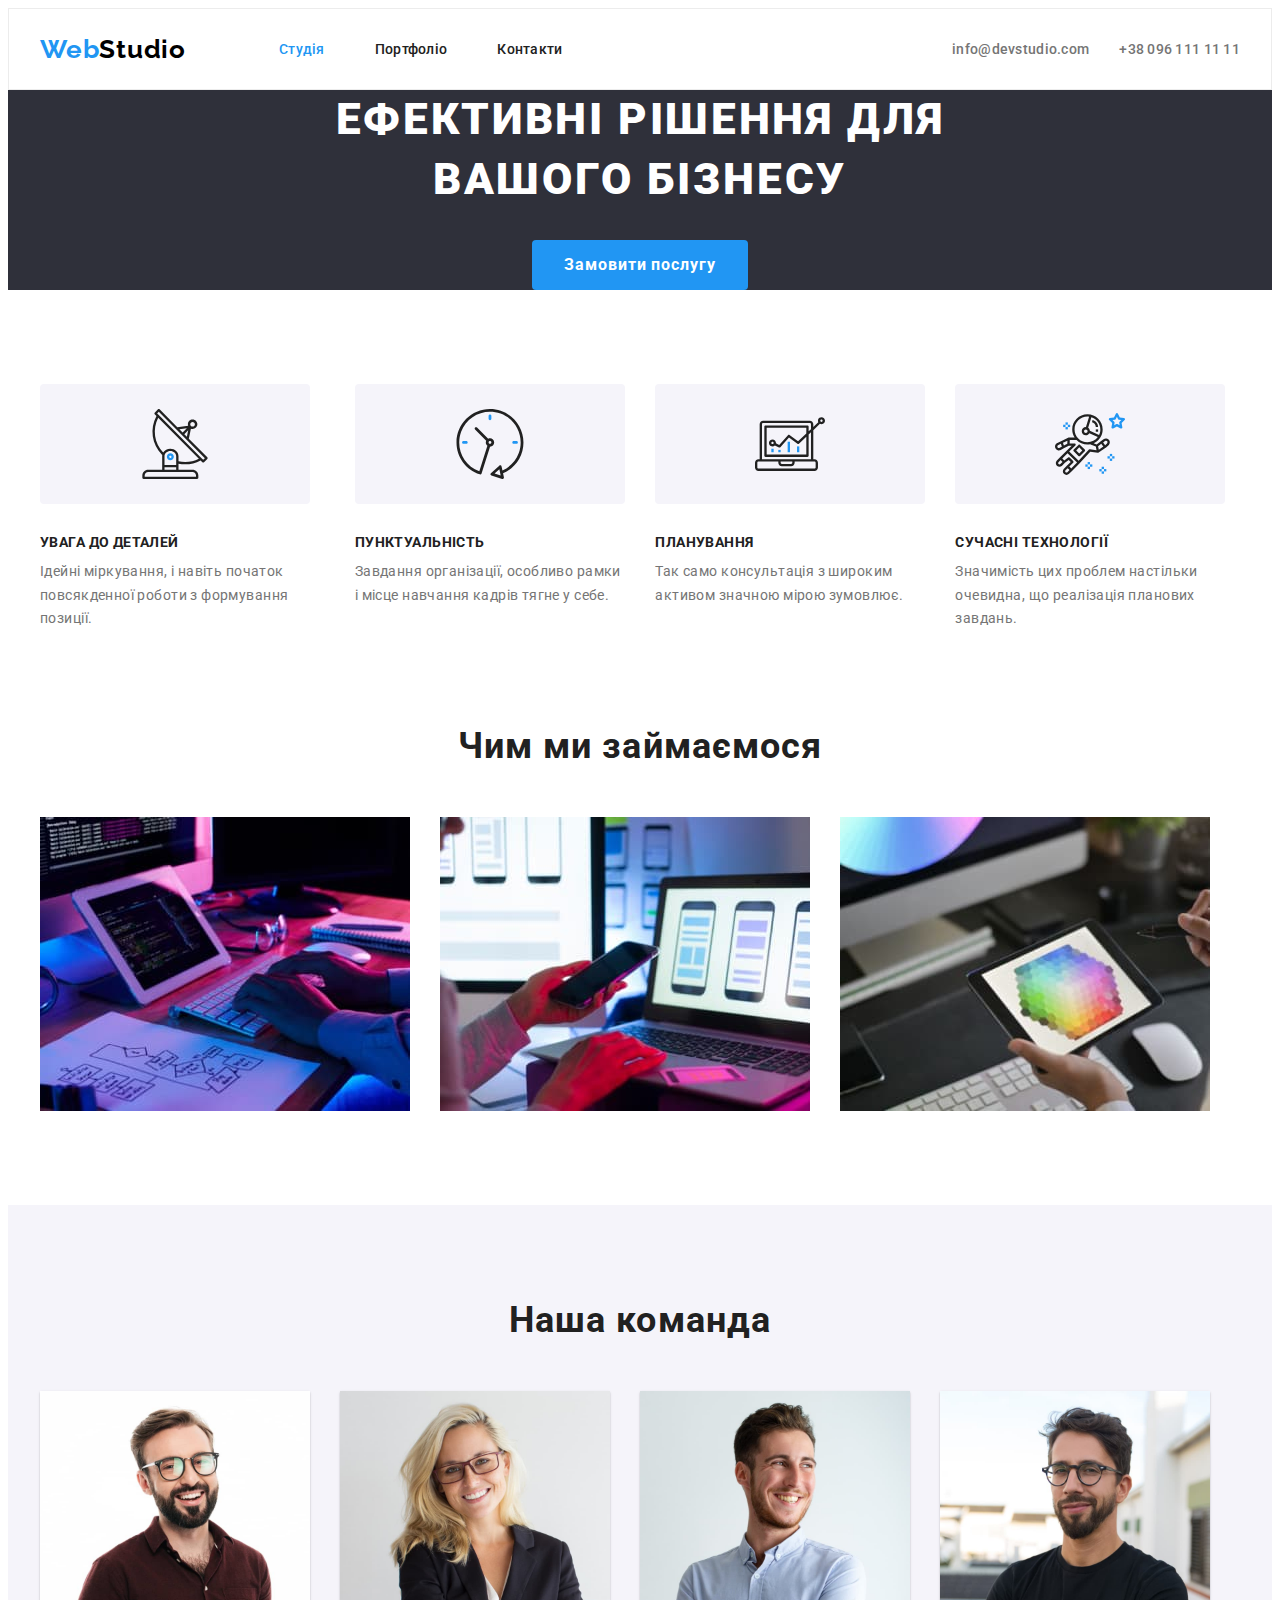
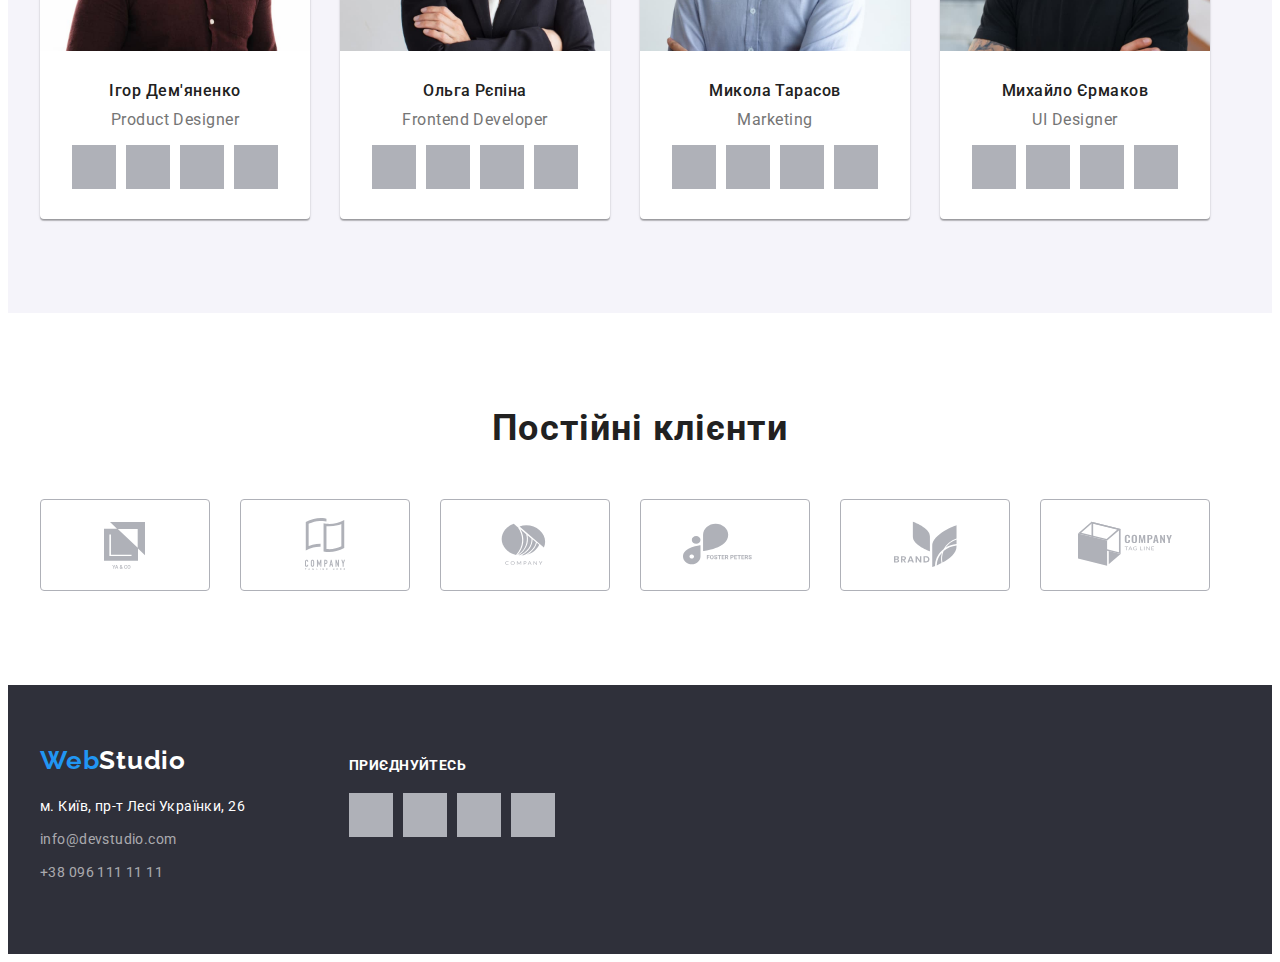
==== commit 7d33e0a7: "add portfolio page flexboxes" ====
--- a/index.html
+++ b/index.html
@@ -28,11 +28,13 @@
             ><span class="accent">Web</span>Studio</a
           >
           <ul class="site-nav">
-            <li><a href="" class="link current">Студія</a></li>
-            <li>
+            <li class="site-nav-item">
+              <a href="./index.html" class="link current">Студія</a>
+            </li>
+            <li class="site-nav-item">
               <a href="./portfolio.html" class="link">Портфоліо</a>
             </li>
-            <li><a href="" class="link">Контакти</a></li>
+            <li class="site-nav-item"><a href="" class="link">Контакти</a></li>
           </ul>
         </nav>
 
@@ -181,14 +183,17 @@
                 width="270"
                 height="260"
               />
-              <h3 class="subtitle">Ігор Дем'яненко</h3>
-              <p class="team-position" lang="en">Product Designer</p>
-              <ul class="socials-list">
-                <li class="socials-item"></li>
-                <li class="socials-item"></li>
-                <li class="socials-item"></li>
-                <li class="socials-item"></li>
-              </ul>
+              <div class="team-item-content">
+                <h3 class="subtitle">Ігор Дем'яненко</h3>
+                <p class="team-position" lang="en">Product Designer</p>
+
+                <ul class="socials-list">
+                  <li class="socials-item"></li>
+                  <li class="socials-item"></li>
+                  <li class="socials-item"></li>
+                  <li class="socials-item"></li>
+                </ul>
+              </div>
             </li>
             <li class="team-item">
               <img
@@ -198,14 +203,16 @@
                 width="270"
                 height="260"
               />
-              <h3 class="subtitle">Ольга Рєпіна</h3>
-              <p class="team-position" lang="en">Frontend Developer</p>
-              <ul class="socials-list">
-                <li class="socials-item"></li>
-                <li class="socials-item"></li>
-                <li class="socials-item"></li>
-                <li class="socials-item"></li>
-              </ul>
+              <div class="team-item-content">
+                <h3 class="subtitle">Ольга Рєпіна</h3>
+                <p class="team-position" lang="en">Frontend Developer</p>
+                <ul class="socials-list">
+                  <li class="socials-item"></li>
+                  <li class="socials-item"></li>
+                  <li class="socials-item"></li>
+                  <li class="socials-item"></li>
+                </ul>
+              </div>
             </li>
             <li class="team-item">
               <img
@@ -215,14 +222,16 @@
                 width="270"
                 height="260"
               />
-              <h3 class="subtitle">Микола Тарасов</h3>
-              <p class="team-position" lang="en">Marketing</p>
-              <ul class="socials-list">
-                <li class="socials-item"></li>
-                <li class="socials-item"></li>
-                <li class="socials-item"></li>
-                <li class="socials-item"></li>
-              </ul>
+              <div class="team-item-content">
+                <h3 class="subtitle">Микола Тарасов</h3>
+                <p class="team-position" lang="en">Marketing</p>
+                <ul class="socials-list">
+                  <li class="socials-item"></li>
+                  <li class="socials-item"></li>
+                  <li class="socials-item"></li>
+                  <li class="socials-item"></li>
+                </ul>
+              </div>
             </li>
             <li class="team-item">
               <img
@@ -232,14 +241,16 @@
                 width="270"
                 height="260"
               />
-              <h3 class="subtitle">Михайло Єрмаков</h3>
-              <p class="team-position" lang="en">UI Designer</p>
-              <ul class="socials-list">
-                <li class="socials-item"></li>
-                <li class="socials-item"></li>
-                <li class="socials-item"></li>
-                <li class="socials-item"></li>
-              </ul>
+              <div class="team-item-content">
+                <h3 class="subtitle">Михайло Єрмаков</h3>
+                <p class="team-position" lang="en">UI Designer</p>
+                <ul class="socials-list">
+                  <li class="socials-item"></li>
+                  <li class="socials-item"></li>
+                  <li class="socials-item"></li>
+                  <li class="socials-item"></li>
+                </ul>
+              </div>
             </li>
           </ul>
         </div>
@@ -294,7 +305,11 @@
               />
             </li>
             <li class="clients-item">
-              <img src="./images/client-6.svg" alt="клиент 6" />
+              <img
+                class="clients-pic"
+                src="./images/client-6.svg"
+                alt="клиент 6"
+              />
             </li>
           </ul>
         </div>
--- a/css/styles.css
+++ b/css/styles.css
@@ -43,7 +43,7 @@
   margin: 0 auto;
   padding-left: 15px;
   padding-right: 15px;
-  outline: 2px solid tomato;
+  /* outline: 2px solid tomato; */
 }
 
 .visually-hidden {
@@ -83,9 +83,9 @@
 
 /* header */
 .header {
-  padding-top: 24px;
-  padding-bottom: 25px;
-  /* background-color: teal; */
+  /* padding-top: 24px;
+  padding-bottom: 25px; */
+  border: 1px solid #ececec;
 }
 
 .header-wrapper {
@@ -122,10 +122,13 @@
   column-gap: 50px;
 }
 
-.site-nav .link {
+.site-nav-item > .link {
+  display: block;
   padding-top: 32px;
   padding-bottom: 32px;
-
+}
+
+.site-nav .link {
   font-weight: 500;
   letter-spacing: 0.02em;
   color: var(--secondary-text-color);
@@ -258,7 +261,6 @@
 .team-item {
   border-radius: 0 0 4px 4px;
   width: 270px;
-  height: 428px;
 
   box-shadow: 0 2px 1px 0 rgba(0, 0, 0, 0.2), 0 1px 1px 0 rgba(0, 0, 0, 0.14),
     0 1px 3px 0 rgba(0, 0, 0, 0.12);
@@ -267,7 +269,10 @@
 
 .team-pic {
   display: block;
-  margin-bottom: 30px;
+}
+
+.team-item-content {
+  padding: 30px 32px;
 }
 
 .our-team .subtitle {
@@ -313,7 +318,7 @@
 
 .clients-item {
   width: 170px;
-  height: 92px;
+  /* height: 92px; */
 }
 
 .clients-pic {
@@ -393,8 +398,22 @@
 }
 
 /* portfolio page styles */
+.portfolio-container {
+  padding-bottom: 94px;
+  padding-top: 94px;
+}
+
+.button-list {
+  display: flex;
+  gap: 8px;
+  justify-content: center;
+  margin-bottom: 50px;
+}
 
 .portfolio-button {
+  padding: 6px 22px;
+  min-width: 73px;
+
   font-weight: 500;
   font-size: 16px;
   line-height: 1.62;
@@ -412,6 +431,26 @@
 .portfolio-button.accent {
   background-color: var(--accent-color);
   color: var(--primary-white-color);
+}
+
+.cards-list {
+  display: flex;
+  flex-wrap: wrap;
+  gap: 30px;
+}
+
+.cards-item {
+  width: 370px;
+  /* height: 404px; */
+}
+
+.carts-pic {
+  display: block;
+}
+
+.cards-content {
+  border: 1px solid #eee;
+  padding: 20px 24px;
 }
 
 .portfolio-title {
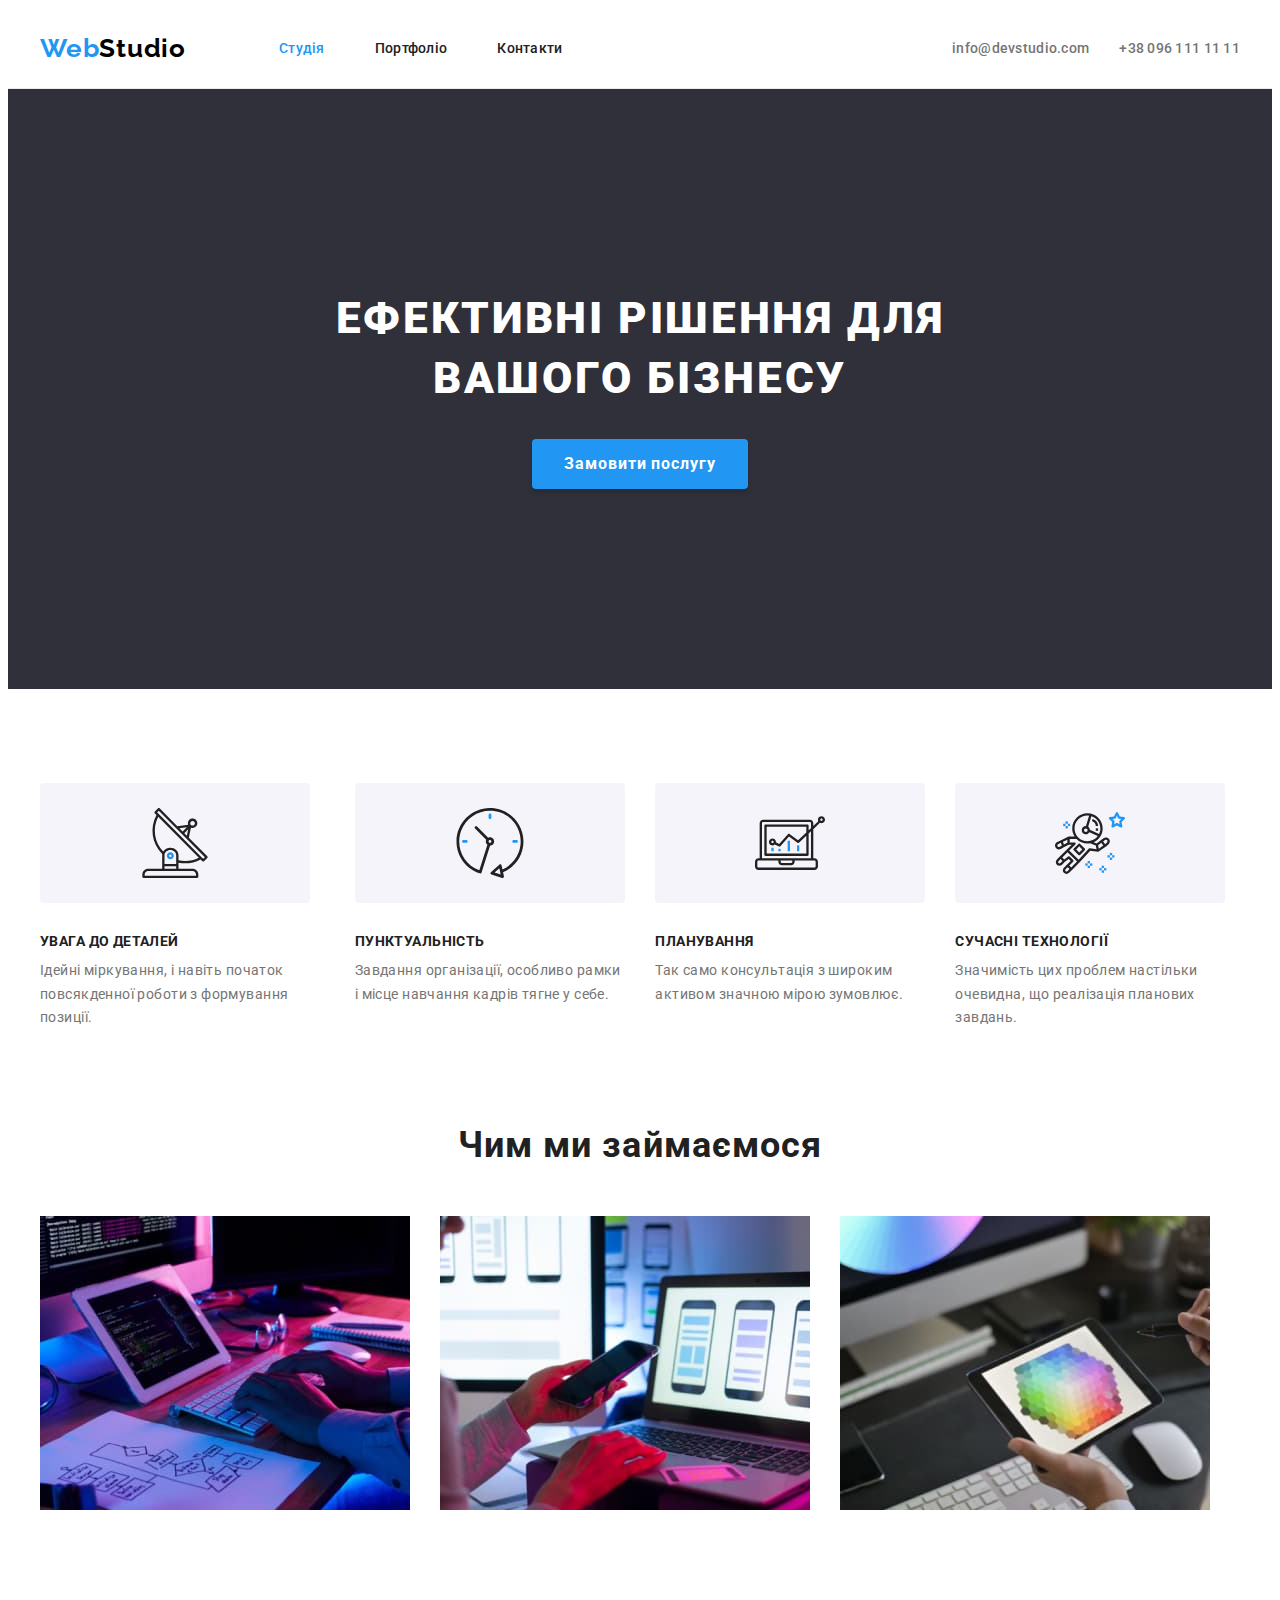
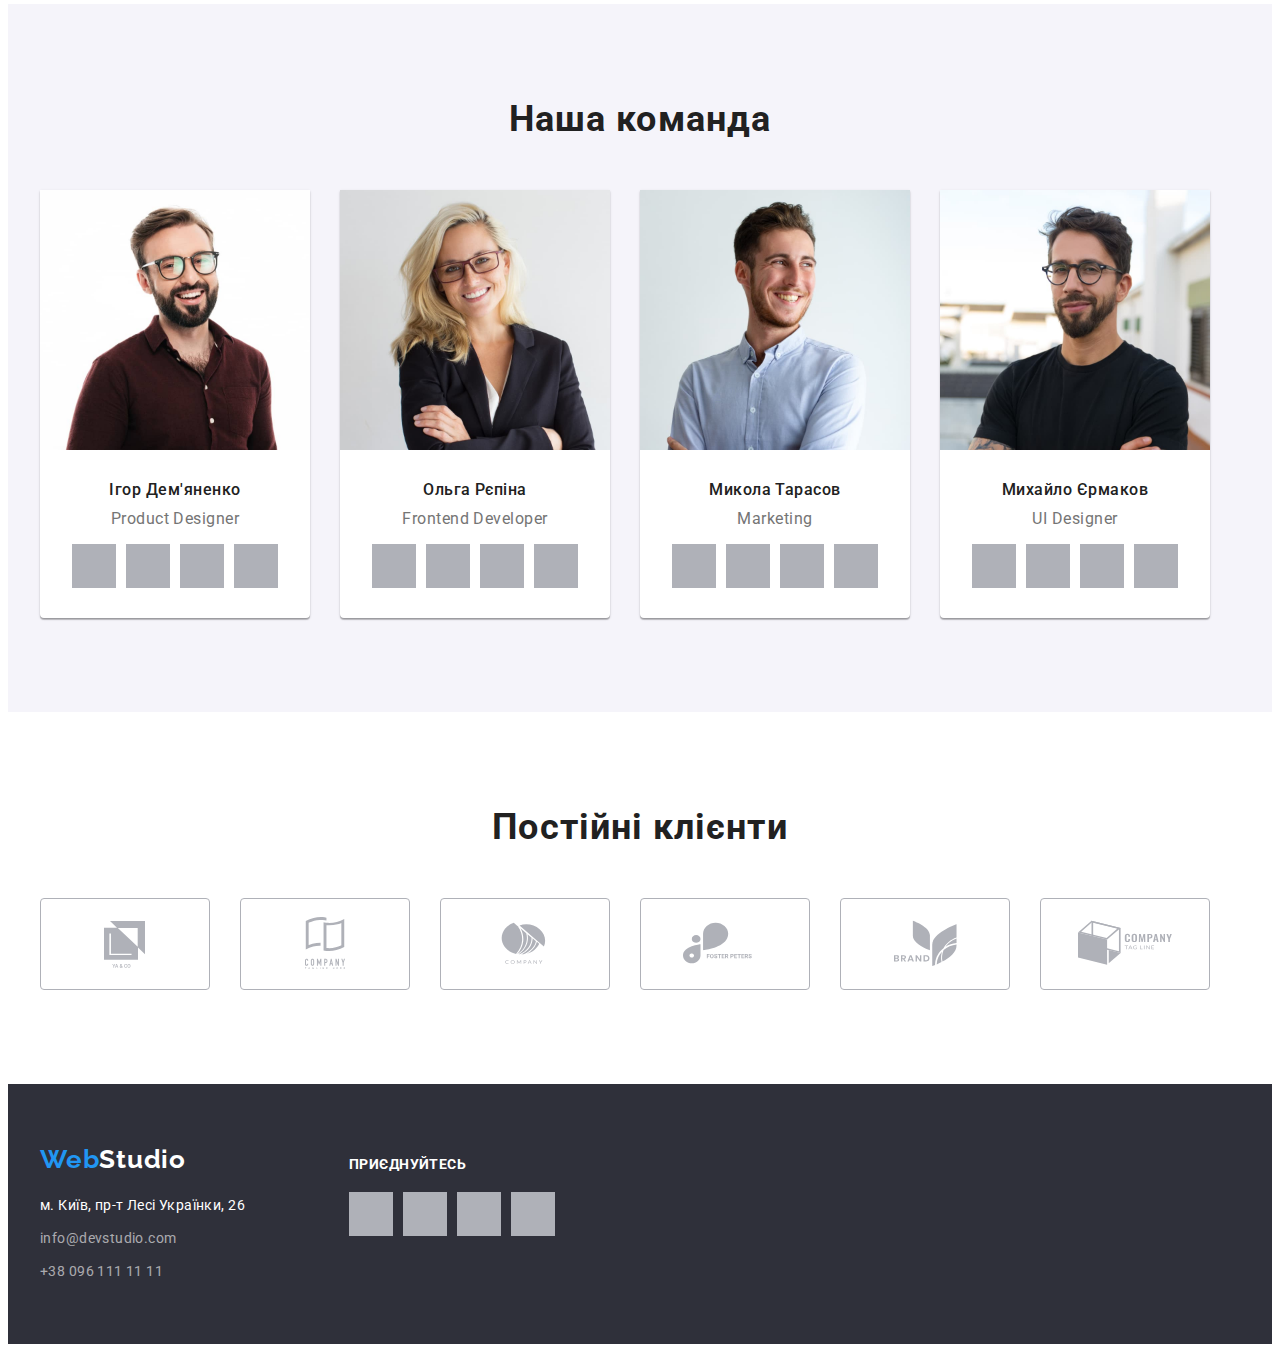
==== commit 13dadcab: "fixed mistakes" ====
--- a/index.html
+++ b/index.html
@@ -58,20 +58,15 @@
       <!-- hero screen -->
       <section class="hero">
         <div class="container">
-          <div class="hero-wrapper">
-            <h1 class="hero-title">Ефективні рішення для вашого бізнесу</h1>
-            <button class="button primary" type="button">
-              Замовити послугу
-            </button>
-          </div>
+          <h1 class="hero-title">Ефективні рішення для вашого бізнесу</h1>
+          <button class="button primary" type="button">Замовити послугу</button>
         </div>
       </section>
 
       <!-- benefits -->
       <section class="section benefits">
-        <h2 class="title visually-hidden">Особливості</h2>
-
-        <div class="container">
+        <div class="container">
+          <h2 class="title visually-hidden">Особливості</h2>
           <ul class="benefits-list">
             <li class="benefits-item">
               <img
@@ -323,26 +318,32 @@
           <a href="./index.html" lang="en" class="logo"
             ><span class="accent">Web</span>Studio</a
           >
-          <address class="address address-container">
-            <a
-              href="https://maps.app.goo.gl/XvSEpXmjgRdSqmz17"
-              target="_blank"
-              rel="nofollow noreferrer noopener"
-              class="link address-map address-item"
-              >м. Київ, пр-т Лесі Українки, 26</a
-            >
-            <p class="address-item">
-              <a href="mailto:info@devstudio.com" class="link address-link"
-                >info@devstudio.com</a
-              >
-            </p>
-            <p class="address-item">
-              <a href="tel:+380961111111" class="link address-link"
-                >+38 096 111 11 11</a
-              >
-            </p>
+          <address class="address">
+            <!-- address list -->
+            <ul class="address-list">
+              <li class="address-item">
+                <a
+                  href="https://maps.app.goo.gl/XvSEpXmjgRdSqmz17"
+                  target="_blank"
+                  rel="nofollow noreferrer noopener"
+                  class="link address-map"
+                  >м. Київ, пр-т Лесі Українки, 26</a
+                >
+              </li>
+              <li class="address-item">
+                <a href="mailto:info@devstudio.com" class="link address-link"
+                  >info@devstudio.com</a
+                >
+              </li>
+              <li class="address-item">
+                <a href="tel:+380961111111" class="link address-link"
+                  >+38 096 111 11 11</a
+                >
+              </li>
+            </ul>
           </address>
         </div>
+
         <div class="follow-container">
           <p class="follow-title">приєднуйтесь</p>
           <ul class="footer-follow-list">
--- a/css/styles.css
+++ b/css/styles.css
@@ -79,13 +79,19 @@
   line-height: 1.87;
   letter-spacing: 0.06em;
   background-color: #2196f3;
+  box-shadow: 0 4px 4px 0 rgba(0, 0, 0, 0.15);
+}
+
+.button.primary:active {
+  box-shadow: 0 4px 4px 0 rgba(0, 0, 0, 0.15);
+  background: #188ce8;
 }
 
 /* header */
 .header {
   /* padding-top: 24px;
   padding-bottom: 25px; */
-  border: 1px solid #ececec;
+  border-bottom: 1px solid #ececec;
 }
 
 .header-wrapper {
@@ -161,16 +167,17 @@
 
 /* hero */
 .hero {
+  padding-top: 200px;
+  padding-bottom: 200px;
   text-align: center;
   background: #2f303a;
 }
-.hero-wrapper {
+
+.hero-title {
+  width: 696px;
+  margin-bottom: 30px;
   margin-left: auto;
   margin-right: auto;
-  width: 698px;
-}
-.hero-title {
-  margin-bottom: 30px;
 
   font-weight: 900;
   font-size: 44px;
@@ -232,7 +239,7 @@
 }
 
 .works .title {
-  padding-bottom: 50px;
+  margin-bottom: 50px;
 }
 
 .works-list {
@@ -354,25 +361,30 @@
   letter-spacing: 0.03em;
 }
 
-.address-item {
-  display: block;
-  margin-bottom: 9px;
-}
-
-.address-map {
-  color: var(--primary-white-color);
-}
-
 .address .link:hover,
 .address .link:focus {
   color: var(--accent-color);
 }
 
+.address-item {
+  display: block;
+  margin-bottom: 9px;
+}
+
+.address-item:last-child {
+  margin-bottom: 0;
+}
+
+.address-map {
+  color: var(--primary-white-color);
+}
+
 .address-link {
   letter-spacing: 0.03em;
   color: var(--inverse-light-text-color);
 }
 
+/* follow list */
 .follow-container {
   margin-top: 12px;
 }
@@ -398,7 +410,8 @@
 }
 
 /* portfolio page styles */
-.portfolio-container {
+
+.portfolio {
   padding-bottom: 94px;
   padding-top: 94px;
 }
@@ -450,10 +463,13 @@
 
 .cards-content {
   border: 1px solid #eee;
+  border-top: 0;
   padding: 20px 24px;
 }
 
 .portfolio-title {
+  margin-bottom: 4px;
+
   font-size: 18px;
   line-height: 2;
   letter-spacing: 0.06em;
